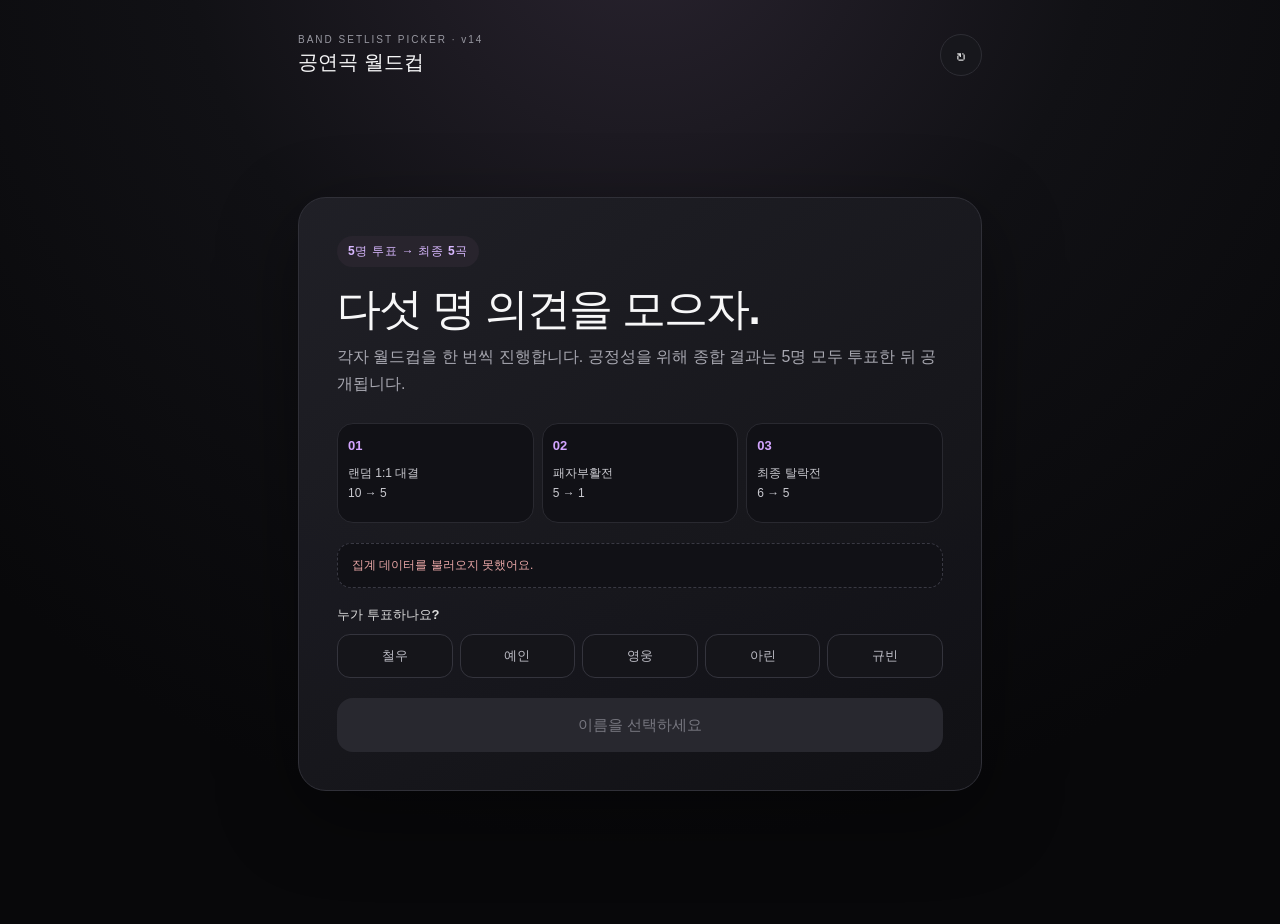
==== v11.html @ b86ecefe "Enable per-member revote reset and bump to v14" ====
<!doctype html>
<html lang="ko"><head><meta charset="utf-8"/><meta name="viewport" content="width=device-width, initial-scale=1, viewport-fit=cover"/><meta name="theme-color" content="#0b0b0d"/><title>Band Song Vote v14</title><link rel="stylesheet" href="styles.css?v=20260904-14"/></head><body><main class="app-shell"><header class="topbar"><div><p class="eyebrow">BAND SETLIST PICKER · v14</p><h1>공연곡 월드컵</h1></div><button id="resetBtn" class="icon-btn" type="button" aria-label="처음부터 다시하기">↻</button></header><section class="hero" id="introView"><div class="hero-card"><span class="pill">5명 투표 → 최종 5곡</span><h2>다섯 명 의견을 모으자.</h2><p>각자 월드컵을 한 번씩 진행합니다. 공정성을 위해 종합 결과는 5명 모두 투표한 뒤 공개됩니다.</p><div class="flow"><div><strong>01</strong><span>랜덤 1:1 대결<br>10 → 5</span></div><div><strong>02</strong><span>패자부활전<br>5 → 1</span></div><div><strong>03</strong><span>최종 탈락전<br>6 → 5</span></div></div><div id="collectiveBox" class="collective-box"></div><div class="name-select"><span class="name-select-label">누가 투표하나요?</span><div class="name-grid"><button class="name-btn" type="button" data-name="철우">철우</button><button class="name-btn" type="button" data-name="예인">예인</button><button class="name-btn" type="button" data-name="영웅">영웅</button><button class="name-btn" type="button" data-name="아린">아린</button><button class="name-btn" type="button" data-name="규빈">규빈</button></div></div><button id="startBtn" class="primary-btn" type="button" disabled>이름을 선택하세요</button></div></section><section id="gameView" class="game-view hidden" aria-live="polite"><div class="status-row"><div><p id="stageLabel" class="stage-label">1차 대결</p><h2 id="stageTitle">더 공연하고 싶은 곡은?</h2></div><span id="progressText" class="progress-text">1 / 5</span></div><div class="progress-track"><div id="progressBar" class="progress-bar"></div></div><div id="matchArea" class="match-area"></div><p id="hintText" class="hint">카드를 눌러 한 곡을 선택하세요.</p></section><section id="resultView" class="result-view hidden"><div class="result-head"><span class="pill accent">MY FINAL 5</span><span id="resultOwner" class="result-owner"></span><h2>내 투표 완료</h2><p id="saveStatus">공용 집계에 저장 중…</p></div><ol id="resultList" class="result-list"></ol><div id="aggregateResult" class="aggregate-result"></div><div class="result-actions"><button id="shareBtn" class="primary-btn" type="button">내 결과 복사</button><button id="restartBtn" class="secondary-btn" type="button">다른 멤버 투표</button></div></section></main><div id="toast" class="toast" role="status"></div><script src="config.js?v=20260904-14"></script><script src="app.js?v=20260904-14"></script><script src="results.js?v=20260904-14"></script><script src="revote.js?v=20260904-14"></script></body></html>
---- styles.css ----
:root{font-family:Pretendard,-apple-system,BlinkMacSystemFont,"Segoe UI",sans-serif;color:#f6f6f7;background:#0b0b0d;font-synthesis:none}*{box-sizing:border-box}body{margin:0;min-height:100vh;background:radial-gradient(circle at 50% -10%,#29232f 0,#111115 38%,#08080a 78%);color:#f7f7f8}.app-shell{width:min(100%,720px);margin:0 auto;padding:22px 18px calc(40px + env(safe-area-inset-bottom))}.topbar{display:flex;align-items:center;justify-content:space-between;margin-bottom:28px}.eyebrow{margin:0 0 4px;font-size:10px;letter-spacing:.2em;color:#9898a1}.topbar h1{font-size:20px;margin:0}.icon-btn{width:42px;height:42px;border-radius:50%;border:1px solid #2d2d34;background:#17171c;color:#ddd;font-size:20px}.hero{min-height:calc(100vh - 120px);display:grid;align-items:center}.hero-card{background:linear-gradient(145deg,rgba(32,32,39,.96),rgba(17,17,21,.96));border:1px solid #303038;border-radius:28px;padding:28px 22px;box-shadow:0 24px 80px rgba(0,0,0,.4)}.pill{display:inline-block;padding:7px 11px;border-radius:999px;background:#28242d;color:#d8b8ff;font-size:12px;font-weight:800;letter-spacing:.06em}.hero h2,.result-head h2{font-size:36px;line-height:1.08;margin:18px 0 12px;letter-spacing:-.04em}.hero p,.result-head p{color:#a7a7b0;line-height:1.65;margin:0}.flow{display:grid;grid-template-columns:repeat(3,1fr);gap:8px;margin:26px 0 20px}.flow div{min-height:100px;padding:14px 10px;background:#111116;border:1px solid #292930;border-radius:16px}.flow strong{display:block;color:#d3a5ff;font-size:13px;margin-bottom:10px}.flow span{font-size:12px;line-height:1.45;color:#c9c9cf}.collective-box{margin:18px 0}.collective-note{padding:13px 14px;border:1px dashed #393943;border-radius:14px;background:#111116;color:#9d9da7;font-size:12px}.collective-note.error{color:#e8a6a6}.member-status{display:grid;grid-template-columns:repeat(5,1fr);gap:6px}.member-chip{display:grid;place-items:center;min-height:34px;padding:6px;border:1px solid #34343c;border-radius:999px;background:#131318;color:#85858e;font-size:11px;font-weight:800}.member-chip.done{background:#25202b;color:#dfc5ff;border-color:#5d4a70}.live-ranking{margin-top:12px;padding:12px;border:1px solid #2d2d35;border-radius:16px;background:#101014}.live-ranking-title{font-size:12px;font-weight:800;color:#d9b7ff;margin-bottom:7px}.rank-row{display:grid;grid-template-columns:22px 1fr auto;align-items:center;gap:8px;padding:7px 4px;border-top:1px solid #222228;color:#8c8c95;font-size:11px}.rank-row:first-of-type{border-top:0}.rank-row.in{color:#eee}.rank-row b{font-size:11px}.rank-row em{font-style:normal;color:#bcbcc5}.name-select{margin:18px 0 20px}.name-select-label{display:block;margin:0 0 10px;color:#ddd;font-size:13px;font-weight:800}.name-grid{display:grid;grid-template-columns:repeat(5,1fr);gap:7px}.name-btn{position:relative;min-height:44px;border:1px solid #34343d;border-radius:13px;background:#15151a;color:#bcbcc5;font-size:13px;font-weight:800;transition:.15s}.name-btn:active{transform:scale(.97)}.name-btn.selected{background:#eee;color:#111;border-color:#eee;box-shadow:0 0 0 2px rgba(216,184,255,.2)}.name-btn.already-voted:after{content:'✓';position:absolute;right:6px;top:5px;font-size:9px;color:#c593ff}.playlist-link{display:block;color:#bdbdc7;text-decoration:none;font-size:13px;margin:4px 2px 18px}.primary-btn,.secondary-btn{width:100%;min-height:54px;border:0;border-radius:16px;font-size:15px;font-weight:800}.primary-btn{background:#f3f0f7;color:#111}.primary-btn:disabled{background:#28282f;color:#777780}.secondary-btn{margin-top:10px;background:#1c1c22;color:#eee;border:1px solid #33333b}.hidden{display:none!important}.game-view{padding-top:8px}.status-row{display:flex;align-items:flex-end;justify-content:space-between;gap:16px}.stage-label{margin:0 0 7px;color:#c593ff;font-weight:800;font-size:12px}.status-row h2{margin:0;font-size:25px;letter-spacing:-.03em}.progress-text{color:#8d8d96;font-size:13px}.progress-track{height:4px;background:#24242a;border-radius:999px;margin:18px 0 24px;overflow:hidden}.progress-bar{height:100%;width:0;background:#eee;border-radius:999px;transition:width .25s}.match-area{display:grid;gap:12px}.song-card-wrap{display:grid;gap:9px;min-width:0}.youtube-wrap{width:100%;aspect-ratio:16/9;background:#000;border-radius:18px;overflow:hidden;border:1px solid #303038}.youtube-wrap iframe{display:block;width:100%;height:100%;border:0}.song-card{position:relative;text-align:left;width:100%;padding:18px;border:1px solid #303038;border-radius:18px;background:linear-gradient(145deg,#1b1b21,#111115);color:#fff;transition:transform .12s,border-color .12s}.song-card:active{transform:scale(.985);border-color:#8b62b5}.song-number{display:block;color:#797982;font-size:10px;font-weight:800;letter-spacing:.12em;margin-bottom:12px}.song-title{display:block;font-size:22px;font-weight:800;letter-spacing:-.03em;line-height:1.15}.artist-line{display:flex!important;align-items:center;gap:8px;margin-top:8px!important;color:#aaaab2!important;font-size:13px!important}.artist-icon{display:grid!important;place-items:center;flex:0 0 30px;width:30px;height:30px;border-radius:50%;margin:0!important;background:linear-gradient(145deg,#3a3044,#211d27);background-position:center;background-size:cover;border:1px solid #51445e;color:#e7d8f4!important;font-size:11px!important;font-weight:900;line-height:1;overflow:hidden;box-shadow:0 0 0 2px rgba(255,255,255,.03)}.artist-icon.has-thumb{border-color:#6a5c79}.pick-label{display:block;margin-top:15px;padding-top:12px;border-top:1px solid #2d2d34;color:#d9b7ff;font-size:12px;font-weight:800}.versus{text-align:center;color:#696971;font-size:11px;font-weight:800;letter-spacing:.18em;margin:2px 0}.hint{text-align:center;color:#777780;font-size:12px;line-height:1.5;margin:18px 0}.revival-grid{display:grid;gap:10px}.revival-card-wrap{display:grid;gap:8px;padding:10px;border:1px solid #292930;border-radius:22px;background:#101014}.revival-card-wrap.compact{padding:0;border:0;background:transparent}.revival-card{width:100%;text-align:left;padding:15px;border-radius:15px;border:1px solid #303038;background:#18181d;color:#fff}.revival-card strong{display:block;font-size:17px}.revival-card em{display:block;color:#d9b7ff;font-style:normal;font-size:11px;font-weight:800;margin-top:10px}.result-view{padding:34px 0}.result-head{text-align:center;margin-bottom:26px}.pill.accent{background:#2d2238}.result-owner{display:block;margin-top:8px;color:#d8b8ff;font-size:13px;font-weight:800}.result-list{list-style:none;margin:0;padding:0;display:grid;gap:10px}.result-item{display:flex;align-items:center;gap:14px;padding:18px;border:1px solid #2e2e35;border-radius:18px;background:#15151a}.rank{display:grid;place-items:center;width:32px;height:32px;border-radius:50%;background:#25252b;color:#aaa;font-size:12px;font-weight:800}.result-item strong{display:block;font-size:16px}.aggregate-result{margin-top:24px}.aggregate-head{display:flex;align-items:flex-end;justify-content:space-between;gap:10px;margin-bottom:10px}.aggregate-head strong{font-size:16px}.aggregate-head span{font-size:11px;color:#8f8f98}.aggregate-list{list-style:none;margin:0;padding:0;display:grid;gap:7px}.aggregate-list li{display:grid;grid-template-columns:30px 1fr auto;align-items:center;gap:10px;padding:12px;border:1px solid #292930;border-radius:14px;background:#111116;color:#777780}.aggregate-list li.in{border-color:#4a3b59;background:#19151f;color:#f0edf4}.aggregate-list b{font-size:12px}.aggregate-list span{display:grid;gap:2px}.aggregate-list span strong{font-size:13px}.aggregate-list small{font-size:10px;color:#9797a0}.aggregate-list em{font-style:normal;font-size:12px;font-weight:800;color:#d9b7ff}.result-actions{margin-top:22px}.toast{position:fixed;left:50%;bottom:28px;transform:translate(-50%,20px);padding:11px 16px;border-radius:999px;background:#eee;color:#111;font-size:12px;font-weight:700;opacity:0;pointer-events:none;transition:.2s}.toast.show{opacity:1;transform:translate(-50%,0)}@media(max-width:460px){.name-grid{grid-template-columns:repeat(3,1fr)}.member-status{grid-template-columns:repeat(3,1fr)}}@media(min-width:640px){.app-shell{padding-top:34px}.match-area.head-to-head{grid-template-columns:1fr 34px 1fr;align-items:center}.versus{margin:0}.hero-card{padding:38px}.hero h2,.result-head h2{font-size:44px}}
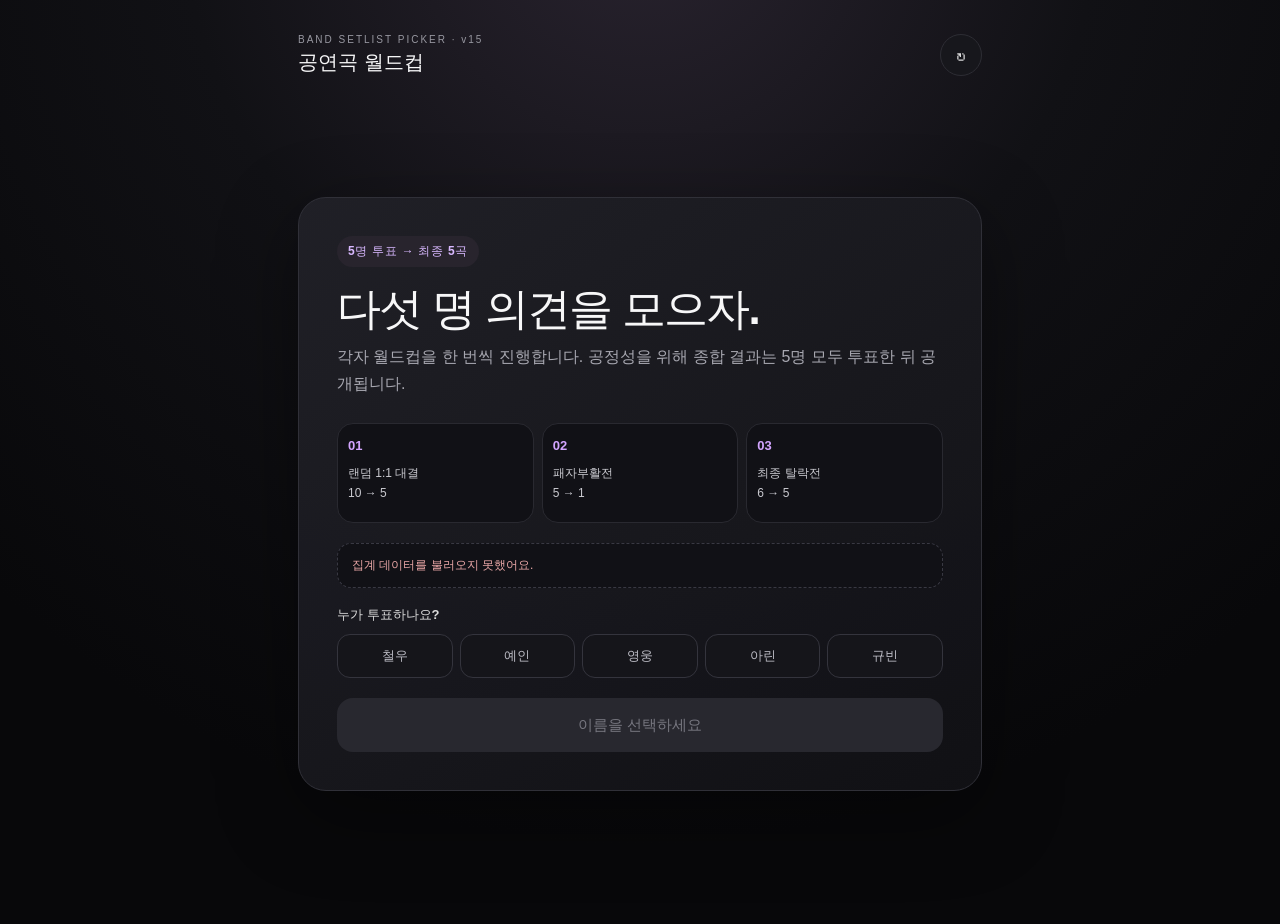
==== commit 6955ae39: "Bump full reset page to v15" ====
--- a/v11.html
+++ b/v11.html
@@ -1,2 +1,2 @@
 <!doctype html>
-<html lang="ko"><head><meta charset="utf-8"/><meta name="viewport" content="width=device-width, initial-scale=1, viewport-fit=cover"/><meta name="theme-color" content="#0b0b0d"/><title>Band Song Vote v14</title><link rel="stylesheet" href="styles.css?v=20260904-14"/></head><body><main class="app-shell"><header class="topbar"><div><p class="eyebrow">BAND SETLIST PICKER · v14</p><h1>공연곡 월드컵</h1></div><button id="resetBtn" class="icon-btn" type="button" aria-label="처음부터 다시하기">↻</button></header><section class="hero" id="introView"><div class="hero-card"><span class="pill">5명 투표 → 최종 5곡</span><h2>다섯 명 의견을 모으자.</h2><p>각자 월드컵을 한 번씩 진행합니다. 공정성을 위해 종합 결과는 5명 모두 투표한 뒤 공개됩니다.</p><div class="flow"><div><strong>01</strong><span>랜덤 1:1 대결<br>10 → 5</span></div><div><strong>02</strong><span>패자부활전<br>5 → 1</span></div><div><strong>03</strong><span>최종 탈락전<br>6 → 5</span></div></div><div id="collectiveBox" class="collective-box"></div><div class="name-select"><span class="name-select-label">누가 투표하나요?</span><div class="name-grid"><button class="name-btn" type="button" data-name="철우">철우</button><button class="name-btn" type="button" data-name="예인">예인</button><button class="name-btn" type="button" data-name="영웅">영웅</button><button class="name-btn" type="button" data-name="아린">아린</button><button class="name-btn" type="button" data-name="규빈">규빈</button></div></div><button id="startBtn" class="primary-btn" type="button" disabled>이름을 선택하세요</button></div></section><section id="gameView" class="game-view hidden" aria-live="polite"><div class="status-row"><div><p id="stageLabel" class="stage-label">1차 대결</p><h2 id="stageTitle">더 공연하고 싶은 곡은?</h2></div><span id="progressText" class="progress-text">1 / 5</span></div><div class="progress-track"><div id="progressBar" class="progress-bar"></div></div><div id="matchArea" class="match-area"></div><p id="hintText" class="hint">카드를 눌러 한 곡을 선택하세요.</p></section><section id="resultView" class="result-view hidden"><div class="result-head"><span class="pill accent">MY FINAL 5</span><span id="resultOwner" class="result-owner"></span><h2>내 투표 완료</h2><p id="saveStatus">공용 집계에 저장 중…</p></div><ol id="resultList" class="result-list"></ol><div id="aggregateResult" class="aggregate-result"></div><div class="result-actions"><button id="shareBtn" class="primary-btn" type="button">내 결과 복사</button><button id="restartBtn" class="secondary-btn" type="button">다른 멤버 투표</button></div></section></main><div id="toast" class="toast" role="status"></div><script src="config.js?v=20260904-14"></script><script src="app.js?v=20260904-14"></script><script src="results.js?v=20260904-14"></script><script src="revote.js?v=20260904-14"></script></body></html>+<html lang="ko"><head><meta charset="utf-8"/><meta name="viewport" content="width=device-width, initial-scale=1, viewport-fit=cover"/><meta name="theme-color" content="#0b0b0d"/><title>Band Song Vote v15</title><link rel="stylesheet" href="styles.css?v=20260904-15"/></head><body><main class="app-shell"><header class="topbar"><div><p class="eyebrow">BAND SETLIST PICKER · v15</p><h1>공연곡 월드컵</h1></div><button id="resetBtn" class="icon-btn" type="button" aria-label="처음부터 다시하기">↻</button></header><section class="hero" id="introView"><div class="hero-card"><span class="pill">5명 투표 → 최종 5곡</span><h2>다섯 명 의견을 모으자.</h2><p>각자 월드컵을 한 번씩 진행합니다. 공정성을 위해 종합 결과는 5명 모두 투표한 뒤 공개됩니다.</p><div class="flow"><div><strong>01</strong><span>랜덤 1:1 대결<br>10 → 5</span></div><div><strong>02</strong><span>패자부활전<br>5 → 1</span></div><div><strong>03</strong><span>최종 탈락전<br>6 → 5</span></div></div><div id="collectiveBox" class="collective-box"></div><div class="name-select"><span class="name-select-label">누가 투표하나요?</span><div class="name-grid"><button class="name-btn" type="button" data-name="철우">철우</button><button class="name-btn" type="button" data-name="예인">예인</button><button class="name-btn" type="button" data-name="영웅">영웅</button><button class="name-btn" type="button" data-name="아린">아린</button><button class="name-btn" type="button" data-name="규빈">규빈</button></div></div><button id="startBtn" class="primary-btn" type="button" disabled>이름을 선택하세요</button></div></section><section id="gameView" class="game-view hidden" aria-live="polite"><div class="status-row"><div><p id="stageLabel" class="stage-label">1차 대결</p><h2 id="stageTitle">더 공연하고 싶은 곡은?</h2></div><span id="progressText" class="progress-text">1 / 5</span></div><div class="progress-track"><div id="progressBar" class="progress-bar"></div></div><div id="matchArea" class="match-area"></div><p id="hintText" class="hint">카드를 눌러 한 곡을 선택하세요.</p></section><section id="resultView" class="result-view hidden"><div class="result-head"><span class="pill accent">MY FINAL 5</span><span id="resultOwner" class="result-owner"></span><h2>내 투표 완료</h2><p id="saveStatus">공용 집계에 저장 중…</p></div><ol id="resultList" class="result-list"></ol><div id="aggregateResult" class="aggregate-result"></div><div class="result-actions"><button id="shareBtn" class="primary-btn" type="button">내 결과 복사</button><button id="restartBtn" class="secondary-btn" type="button">다른 멤버 투표</button></div></section></main><div id="toast" class="toast" role="status"></div><script src="config.js?v=20260904-15"></script><script src="app.js?v=20260904-15"></script><script src="results.js?v=20260904-15"></script><script src="revote.js?v=20260904-15"></script></body></html>
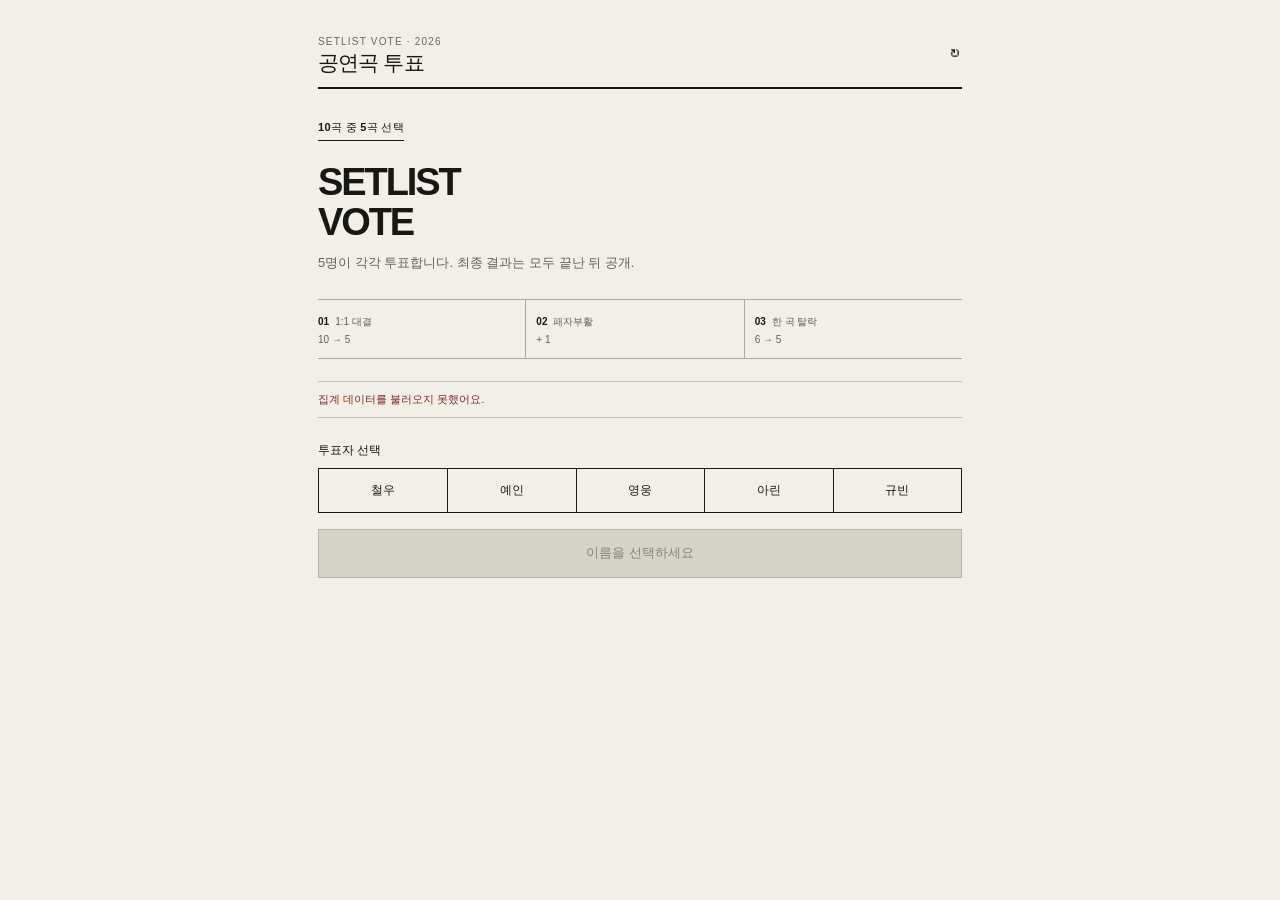
==== commit 2743b8b3: "Simplify copy and bump indie redesign to v16" ====
--- a/v11.html
+++ b/v11.html
@@ -1,2 +1,2 @@
 <!doctype html>
-<html lang="ko"><head><meta charset="utf-8"/><meta name="viewport" content="width=device-width, initial-scale=1, viewport-fit=cover"/><meta name="theme-color" content="#0b0b0d"/><title>Band Song Vote v15</title><link rel="stylesheet" href="styles.css?v=20260904-15"/></head><body><main class="app-shell"><header class="topbar"><div><p class="eyebrow">BAND SETLIST PICKER · v15</p><h1>공연곡 월드컵</h1></div><button id="resetBtn" class="icon-btn" type="button" aria-label="처음부터 다시하기">↻</button></header><section class="hero" id="introView"><div class="hero-card"><span class="pill">5명 투표 → 최종 5곡</span><h2>다섯 명 의견을 모으자.</h2><p>각자 월드컵을 한 번씩 진행합니다. 공정성을 위해 종합 결과는 5명 모두 투표한 뒤 공개됩니다.</p><div class="flow"><div><strong>01</strong><span>랜덤 1:1 대결<br>10 → 5</span></div><div><strong>02</strong><span>패자부활전<br>5 → 1</span></div><div><strong>03</strong><span>최종 탈락전<br>6 → 5</span></div></div><div id="collectiveBox" class="collective-box"></div><div class="name-select"><span class="name-select-label">누가 투표하나요?</span><div class="name-grid"><button class="name-btn" type="button" data-name="철우">철우</button><button class="name-btn" type="button" data-name="예인">예인</button><button class="name-btn" type="button" data-name="영웅">영웅</button><button class="name-btn" type="button" data-name="아린">아린</button><button class="name-btn" type="button" data-name="규빈">규빈</button></div></div><button id="startBtn" class="primary-btn" type="button" disabled>이름을 선택하세요</button></div></section><section id="gameView" class="game-view hidden" aria-live="polite"><div class="status-row"><div><p id="stageLabel" class="stage-label">1차 대결</p><h2 id="stageTitle">더 공연하고 싶은 곡은?</h2></div><span id="progressText" class="progress-text">1 / 5</span></div><div class="progress-track"><div id="progressBar" class="progress-bar"></div></div><div id="matchArea" class="match-area"></div><p id="hintText" class="hint">카드를 눌러 한 곡을 선택하세요.</p></section><section id="resultView" class="result-view hidden"><div class="result-head"><span class="pill accent">MY FINAL 5</span><span id="resultOwner" class="result-owner"></span><h2>내 투표 완료</h2><p id="saveStatus">공용 집계에 저장 중…</p></div><ol id="resultList" class="result-list"></ol><div id="aggregateResult" class="aggregate-result"></div><div class="result-actions"><button id="shareBtn" class="primary-btn" type="button">내 결과 복사</button><button id="restartBtn" class="secondary-btn" type="button">다른 멤버 투표</button></div></section></main><div id="toast" class="toast" role="status"></div><script src="config.js?v=20260904-15"></script><script src="app.js?v=20260904-15"></script><script src="results.js?v=20260904-15"></script><script src="revote.js?v=20260904-15"></script></body></html>+<html lang="ko"><head><meta charset="utf-8"/><meta name="viewport" content="width=device-width, initial-scale=1, viewport-fit=cover"/><meta name="theme-color" content="#f1efe8"/><title>공연곡 투표</title><link rel="stylesheet" href="styles.css?v=20260904-16"/></head><body><main class="app-shell"><header class="topbar"><div><p class="eyebrow">SETLIST VOTE · 2026</p><h1>공연곡 투표</h1></div><button id="resetBtn" class="icon-btn" type="button" aria-label="처음부터 다시하기">↻</button></header><section class="hero" id="introView"><div class="hero-card"><span class="pill">10곡 중 5곡 선택</span><h2>SETLIST<br>VOTE</h2><p>5명이 각각 투표합니다. 최종 결과는 모두 끝난 뒤 공개.</p><div class="flow"><div><strong>01</strong><span>1:1 대결<br>10 → 5</span></div><div><strong>02</strong><span>패자부활<br>+ 1</span></div><div><strong>03</strong><span>한 곡 탈락<br>6 → 5</span></div></div><div id="collectiveBox" class="collective-box"></div><div class="name-select"><span class="name-select-label">투표자 선택</span><div class="name-grid"><button class="name-btn" type="button" data-name="철우">철우</button><button class="name-btn" type="button" data-name="예인">예인</button><button class="name-btn" type="button" data-name="영웅">영웅</button><button class="name-btn" type="button" data-name="아린">아린</button><button class="name-btn" type="button" data-name="규빈">규빈</button></div></div><button id="startBtn" class="primary-btn" type="button" disabled>이름을 선택하세요</button></div></section><section id="gameView" class="game-view hidden" aria-live="polite"><div class="status-row"><div><p id="stageLabel" class="stage-label">1차 대결</p><h2 id="stageTitle">어떤 곡을 할까?</h2></div><span id="progressText" class="progress-text">1 / 5</span></div><div class="progress-track"><div id="progressBar" class="progress-bar"></div></div><div id="matchArea" class="match-area"></div><p id="hintText" class="hint">곡을 눌러 선택</p></section><section id="resultView" class="result-view hidden"><div class="result-head"><span class="pill accent">RESULT</span><span id="resultOwner" class="result-owner"></span><h2>투표 완료</h2><p id="saveStatus">결과 저장 중…</p></div><ol id="resultList" class="result-list"></ol><div id="aggregateResult" class="aggregate-result"></div><div class="result-actions"><button id="shareBtn" class="primary-btn" type="button">내 결과 복사</button><button id="restartBtn" class="secondary-btn" type="button">다른 멤버 투표</button></div></section></main><div id="toast" class="toast" role="status"></div><script src="config.js?v=20260904-16"></script><script src="app.js?v=20260904-16"></script><script src="results.js?v=20260904-16"></script><script src="revote.js?v=20260904-16"></script></body></html>
--- a/styles.css
+++ b/styles.css
@@ -1 +1 @@
-:root{font-family:Pretendard,-apple-system,BlinkMacSystemFont,"Segoe UI",sans-serif;color:#f6f6f7;background:#0b0b0d;font-synthesis:none}*{box-sizing:border-box}body{margin:0;min-height:100vh;background:radial-gradient(circle at 50% -10%,#29232f 0,#111115 38%,#08080a 78%);color:#f7f7f8}.app-shell{width:min(100%,720px);margin:0 auto;padding:22px 18px calc(40px + env(safe-area-inset-bottom))}.topbar{display:flex;align-items:center;justify-content:space-between;margin-bottom:28px}.eyebrow{margin:0 0 4px;font-size:10px;letter-spacing:.2em;color:#9898a1}.topbar h1{font-size:20px;margin:0}.icon-btn{width:42px;height:42px;border-radius:50%;border:1px solid #2d2d34;background:#17171c;color:#ddd;font-size:20px}.hero{min-height:calc(100vh - 120px);display:grid;align-items:center}.hero-card{background:linear-gradient(145deg,rgba(32,32,39,.96),rgba(17,17,21,.96));border:1px solid #303038;border-radius:28px;padding:28px 22px;box-shadow:0 24px 80px rgba(0,0,0,.4)}.pill{display:inline-block;padding:7px 11px;border-radius:999px;background:#28242d;color:#d8b8ff;font-size:12px;font-weight:800;letter-spacing:.06em}.hero h2,.result-head h2{font-size:36px;line-height:1.08;margin:18px 0 12px;letter-spacing:-.04em}.hero p,.result-head p{color:#a7a7b0;line-height:1.65;margin:0}.flow{display:grid;grid-template-columns:repeat(3,1fr);gap:8px;margin:26px 0 20px}.flow div{min-height:100px;padding:14px 10px;background:#111116;border:1px solid #292930;border-radius:16px}.flow strong{display:block;color:#d3a5ff;font-size:13px;margin-bottom:10px}.flow span{font-size:12px;line-height:1.45;color:#c9c9cf}.collective-box{margin:18px 0}.collective-note{padding:13px 14px;border:1px dashed #393943;border-radius:14px;background:#111116;color:#9d9da7;font-size:12px}.collective-note.error{color:#e8a6a6}.member-status{display:grid;grid-template-columns:repeat(5,1fr);gap:6px}.member-chip{display:grid;place-items:center;min-height:34px;padding:6px;border:1px solid #34343c;border-radius:999px;background:#131318;color:#85858e;font-size:11px;font-weight:800}.member-chip.done{background:#25202b;color:#dfc5ff;border-color:#5d4a70}.live-ranking{margin-top:12px;padding:12px;border:1px solid #2d2d35;border-radius:16px;background:#101014}.live-ranking-title{font-size:12px;font-weight:800;color:#d9b7ff;margin-bottom:7px}.rank-row{display:grid;grid-template-columns:22px 1fr auto;align-items:center;gap:8px;padding:7px 4px;border-top:1px solid #222228;color:#8c8c95;font-size:11px}.rank-row:first-of-type{border-top:0}.rank-row.in{color:#eee}.rank-row b{font-size:11px}.rank-row em{font-style:normal;color:#bcbcc5}.name-select{margin:18px 0 20px}.name-select-label{display:block;margin:0 0 10px;color:#ddd;font-size:13px;font-weight:800}.name-grid{display:grid;grid-template-columns:repeat(5,1fr);gap:7px}.name-btn{position:relative;min-height:44px;border:1px solid #34343d;border-radius:13px;background:#15151a;color:#bcbcc5;font-size:13px;font-weight:800;transition:.15s}.name-btn:active{transform:scale(.97)}.name-btn.selected{background:#eee;color:#111;border-color:#eee;box-shadow:0 0 0 2px rgba(216,184,255,.2)}.name-btn.already-voted:after{content:'✓';position:absolute;right:6px;top:5px;font-size:9px;color:#c593ff}.playlist-link{display:block;color:#bdbdc7;text-decoration:none;font-size:13px;margin:4px 2px 18px}.primary-btn,.secondary-btn{width:100%;min-height:54px;border:0;border-radius:16px;font-size:15px;font-weight:800}.primary-btn{background:#f3f0f7;color:#111}.primary-btn:disabled{background:#28282f;color:#777780}.secondary-btn{margin-top:10px;background:#1c1c22;color:#eee;border:1px solid #33333b}.hidden{display:none!important}.game-view{padding-top:8px}.status-row{display:flex;align-items:flex-end;justify-content:space-between;gap:16px}.stage-label{margin:0 0 7px;color:#c593ff;font-weight:800;font-size:12px}.status-row h2{margin:0;font-size:25px;letter-spacing:-.03em}.progress-text{color:#8d8d96;font-size:13px}.progress-track{height:4px;background:#24242a;border-radius:999px;margin:18px 0 24px;overflow:hidden}.progress-bar{height:100%;width:0;background:#eee;border-radius:999px;transition:width .25s}.match-area{display:grid;gap:12px}.song-card-wrap{display:grid;gap:9px;min-width:0}.youtube-wrap{width:100%;aspect-ratio:16/9;background:#000;border-radius:18px;overflow:hidden;border:1px solid #303038}.youtube-wrap iframe{display:block;width:100%;height:100%;border:0}.song-card{position:relative;text-align:left;width:100%;padding:18px;border:1px solid #303038;border-radius:18px;background:linear-gradient(145deg,#1b1b21,#111115);color:#fff;transition:transform .12s,border-color .12s}.song-card:active{transform:scale(.985);border-color:#8b62b5}.song-number{display:block;color:#797982;font-size:10px;font-weight:800;letter-spacing:.12em;margin-bottom:12px}.song-title{display:block;font-size:22px;font-weight:800;letter-spacing:-.03em;line-height:1.15}.artist-line{display:flex!important;align-items:center;gap:8px;margin-top:8px!important;color:#aaaab2!important;font-size:13px!important}.artist-icon{display:grid!important;place-items:center;flex:0 0 30px;width:30px;height:30px;border-radius:50%;margin:0!important;background:linear-gradient(145deg,#3a3044,#211d27);background-position:center;background-size:cover;border:1px solid #51445e;color:#e7d8f4!important;font-size:11px!important;font-weight:900;line-height:1;overflow:hidden;box-shadow:0 0 0 2px rgba(255,255,255,.03)}.artist-icon.has-thumb{border-color:#6a5c79}.pick-label{display:block;margin-top:15px;padding-top:12px;border-top:1px solid #2d2d34;color:#d9b7ff;font-size:12px;font-weight:800}.versus{text-align:center;color:#696971;font-size:11px;font-weight:800;letter-spacing:.18em;margin:2px 0}.hint{text-align:center;color:#777780;font-size:12px;line-height:1.5;margin:18px 0}.revival-grid{display:grid;gap:10px}.revival-card-wrap{display:grid;gap:8px;padding:10px;border:1px solid #292930;border-radius:22px;background:#101014}.revival-card-wrap.compact{padding:0;border:0;background:transparent}.revival-card{width:100%;text-align:left;padding:15px;border-radius:15px;border:1px solid #303038;background:#18181d;color:#fff}.revival-card strong{display:block;font-size:17px}.revival-card em{display:block;color:#d9b7ff;font-style:normal;font-size:11px;font-weight:800;margin-top:10px}.result-view{padding:34px 0}.result-head{text-align:center;margin-bottom:26px}.pill.accent{background:#2d2238}.result-owner{display:block;margin-top:8px;color:#d8b8ff;font-size:13px;font-weight:800}.result-list{list-style:none;margin:0;padding:0;display:grid;gap:10px}.result-item{display:flex;align-items:center;gap:14px;padding:18px;border:1px solid #2e2e35;border-radius:18px;background:#15151a}.rank{display:grid;place-items:center;width:32px;height:32px;border-radius:50%;background:#25252b;color:#aaa;font-size:12px;font-weight:800}.result-item strong{display:block;font-size:16px}.aggregate-result{margin-top:24px}.aggregate-head{display:flex;align-items:flex-end;justify-content:space-between;gap:10px;margin-bottom:10px}.aggregate-head strong{font-size:16px}.aggregate-head span{font-size:11px;color:#8f8f98}.aggregate-list{list-style:none;margin:0;padding:0;display:grid;gap:7px}.aggregate-list li{display:grid;grid-template-columns:30px 1fr auto;align-items:center;gap:10px;padding:12px;border:1px solid #292930;border-radius:14px;background:#111116;color:#777780}.aggregate-list li.in{border-color:#4a3b59;background:#19151f;color:#f0edf4}.aggregate-list b{font-size:12px}.aggregate-list span{display:grid;gap:2px}.aggregate-list span strong{font-size:13px}.aggregate-list small{font-size:10px;color:#9797a0}.aggregate-list em{font-style:normal;font-size:12px;font-weight:800;color:#d9b7ff}.result-actions{margin-top:22px}.toast{position:fixed;left:50%;bottom:28px;transform:translate(-50%,20px);padding:11px 16px;border-radius:999px;background:#eee;color:#111;font-size:12px;font-weight:700;opacity:0;pointer-events:none;transition:.2s}.toast.show{opacity:1;transform:translate(-50%,0)}@media(max-width:460px){.name-grid{grid-template-columns:repeat(3,1fr)}.member-status{grid-template-columns:repeat(3,1fr)}}@media(min-width:640px){.app-shell{padding-top:34px}.match-area.head-to-head{grid-template-columns:1fr 34px 1fr;align-items:center}.versus{margin:0}.hero-card{padding:38px}.hero h2,.result-head h2{font-size:44px}}+:root{font-family:Arial,"Apple SD Gothic Neo","Noto Sans KR",sans-serif;color:#171714;background:#f1efe8;font-synthesis:none}*{box-sizing:border-box}body{margin:0;min-height:100vh;background:#f1efe8;color:#171714}.app-shell{width:min(100%,680px);margin:0 auto;padding:24px 18px 48px}.topbar{display:flex;align-items:flex-start;justify-content:space-between;padding-bottom:14px;border-bottom:2px solid #171714;margin-bottom:28px}.eyebrow{margin:0 0 5px;font-size:10px;letter-spacing:.12em;color:#68675f;text-transform:uppercase}.topbar h1{font-size:21px;line-height:1;margin:0;font-weight:900;letter-spacing:-.04em}.icon-btn{width:auto;height:auto;padding:4px 2px;border:0;border-radius:0;background:transparent;color:#171714;font-size:20px}.hero{display:block;min-height:0}.hero-card{background:transparent;border:0;border-radius:0;padding:0;box-shadow:none}.pill{display:inline-block;padding:0 0 5px;border-radius:0;border-bottom:1px solid #171714;background:transparent;color:#171714;font-size:11px;font-weight:700;letter-spacing:.03em}.hero h2,.result-head h2{font-size:32px;line-height:1.05;margin:22px 0 10px;letter-spacing:-.055em}.hero p,.result-head p{color:#626159;line-height:1.55;margin:0;font-size:13px}.flow{display:flex;gap:0;margin:26px 0 22px;border-top:1px solid #aaa89e;border-bottom:1px solid #aaa89e}.flow div{flex:1;min-height:0;padding:11px 8px 11px 0;background:transparent;border:0;border-radius:0}.flow div+div{padding-left:10px;border-left:1px solid #aaa89e}.flow strong{display:inline;color:#171714;font-size:10px;margin:0 6px 0 0}.flow span{font-size:10px;line-height:1.35;color:#626159}.collective-box{margin:18px 0}.collective-note{padding:10px 0;border:0;border-top:1px solid #c3c0b6;border-bottom:1px solid #c3c0b6;border-radius:0;background:transparent;color:#68675f;font-size:11px}.collective-note.error{color:#8a2828}.member-status{display:grid;grid-template-columns:repeat(5,1fr);gap:0;border:1px solid #aaa89e;margin-bottom:10px}.member-chip{display:grid;place-items:center;min-height:34px;padding:5px;border:0;border-radius:0;background:transparent;color:#77756d;font-size:11px;font-weight:700}.member-chip+.member-chip{border-left:1px solid #aaa89e}.member-chip.done{background:#171714;color:#f1efe8}.live-ranking{margin-top:12px;padding:0;border:0;border-radius:0;background:transparent}.live-ranking-title{font-size:11px;font-weight:800;margin-bottom:7px}.rank-row{display:grid;grid-template-columns:22px 1fr auto;gap:8px;padding:7px 0;border-top:1px solid #c3c0b6;color:#68675f;font-size:11px}.rank-row.in{color:#171714}.rank-row em{font-style:normal}.name-select{margin:24px 0 16px}.name-select-label{display:block;margin-bottom:9px;font-size:12px;font-weight:800}.name-grid{display:grid;grid-template-columns:repeat(5,1fr);border:1px solid #171714}.name-btn{position:relative;min-height:43px;border:0;border-radius:0;background:transparent;color:#171714;font-size:12px;font-weight:700}.name-btn+.name-btn{border-left:1px solid #171714}.name-btn:active{background:#d9d6cc}.name-btn.selected{background:#171714;color:#f1efe8;box-shadow:none}.name-btn.already-voted:after{content:'✓';position:absolute;right:5px;top:4px;font-size:8px}.primary-btn,.secondary-btn{width:100%;min-height:49px;border-radius:0;font-size:13px;font-weight:800}.primary-btn{border:1px solid #171714;background:#171714;color:#f5f3ed}.primary-btn:disabled{background:#d5d2c8;color:#85837b;border-color:#b7b4aa}.secondary-btn{margin-top:8px;background:transparent;color:#171714;border:1px solid #171714}.hidden{display:none!important}.game-view{padding-top:4px}.status-row{display:flex;align-items:flex-end;justify-content:space-between;gap:16px;padding-bottom:13px;border-bottom:1px solid #171714}.stage-label{margin:0 0 5px;color:#68675f;font-weight:700;font-size:10px}.status-row h2{margin:0;font-size:23px;letter-spacing:-.04em}.progress-text{color:#68675f;font-size:11px}.progress-track{height:2px;background:#cbc8be;margin:0 0 24px;overflow:hidden}.progress-bar{height:100%;width:0;background:#171714;transition:width .25s}.match-area{display:grid;gap:10px}.song-card-wrap{display:grid;gap:7px;min-width:0}.youtube-wrap{width:100%;aspect-ratio:16/9;background:#111;border-radius:0;overflow:hidden;border:0}.youtube-wrap iframe{display:block;width:100%;height:100%;border:0}.song-card{position:relative;text-align:left;width:100%;padding:15px 0;border:0;border-top:1px solid #171714;border-bottom:1px solid #171714;border-radius:0;background:transparent;color:#171714}.song-card:active{background:#e4e1d8}.song-number{display:block;color:#77756d;font-size:9px;font-weight:700;letter-spacing:.1em;margin-bottom:8px}.song-title{display:block;font-size:21px;font-weight:900;letter-spacing:-.035em;line-height:1.1}.artist-line{display:flex!important;align-items:center;gap:8px;margin-top:7px!important;color:#68675f!important;font-size:12px!important}.artist-icon{display:block!important;flex:0 0 28px;width:28px;height:28px;border-radius:0;margin:0!important;background:#d2cfc5 center/cover;border:0;color:transparent!important;overflow:hidden}.pick-label{display:block;margin-top:12px;padding-top:8px;border-top:1px dotted #aaa89e;color:#171714;font-size:10px;font-weight:800}.versus{text-align:center;color:#77756d;font-size:9px;font-weight:800;letter-spacing:.14em;margin:3px 0}.hint{text-align:left;color:#77756d;font-size:10px;line-height:1.5;margin:14px 0}.revival-grid{display:grid;gap:0;border-top:1px solid #171714}.revival-card-wrap{display:grid;gap:0;padding:0;border:0;border-radius:0;background:transparent}.revival-card{width:100%;text-align:left;padding:14px 0;border:0;border-bottom:1px solid #aaa89e;border-radius:0;background:transparent;color:#171714}.revival-card strong{display:block;font-size:16px}.revival-card em{display:block;color:#68675f;font-style:normal;font-size:10px;font-weight:700;margin-top:6px}.result-view{padding:10px 0 30px}.result-head{text-align:left;margin-bottom:25px;padding-bottom:16px;border-bottom:2px solid #171714}.pill.accent{background:transparent}.result-owner{display:block;margin-top:8px;color:#68675f;font-size:11px;font-weight:700}.result-list{list-style:none;margin:0;padding:0;border-top:1px solid #171714}.result-item{display:flex;align-items:center;gap:12px;padding:13px 0;border:0;border-bottom:1px solid #aaa89e;border-radius:0;background:transparent}.rank{display:block;width:24px;height:auto;border-radius:0;background:transparent;color:#68675f;font-size:11px;font-weight:700}.result-item strong{display:block;font-size:15px}.aggregate-result{margin-top:26px}.aggregate-head{display:flex;align-items:flex-end;justify-content:space-between;gap:10px;padding-bottom:8px;border-bottom:2px solid #171714;margin-bottom:0}.aggregate-head strong{font-size:15px}.aggregate-head span{font-size:10px;color:#68675f}.aggregate-list{list-style:none;margin:0;padding:0}.aggregate-list li{display:grid;grid-template-columns:26px 1fr auto;align-items:center;gap:8px;padding:10px 0;border:0;border-bottom:1px solid #aaa89e;border-radius:0;background:transparent;color:#77756d}.aggregate-list li.in{background:transparent;color:#171714;font-weight:700}.aggregate-list b{font-size:11px}.aggregate-list span{display:grid;gap:1px}.aggregate-list span strong{font-size:12px}.aggregate-list small{font-size:9px;color:#77756d}.aggregate-list em{font-style:normal;font-size:11px;font-weight:700;color:#171714}.result-actions{margin-top:22px}.toast{position:fixed;left:50%;bottom:22px;transform:translate(-50%,20px);padding:10px 14px;border-radius:0;background:#171714;color:#f1efe8;font-size:11px;font-weight:700;opacity:0;pointer-events:none;transition:.2s}.toast.show{opacity:1;transform:translate(-50%,0)}@media(max-width:460px){.name-grid{grid-template-columns:repeat(5,1fr)}.member-status{grid-template-columns:repeat(5,1fr)}.flow span{font-size:9px}}@media(min-width:640px){.app-shell{padding-top:36px}.match-area.head-to-head{grid-template-columns:1fr 24px 1fr;align-items:center}.hero h2,.result-head h2{font-size:38px}}
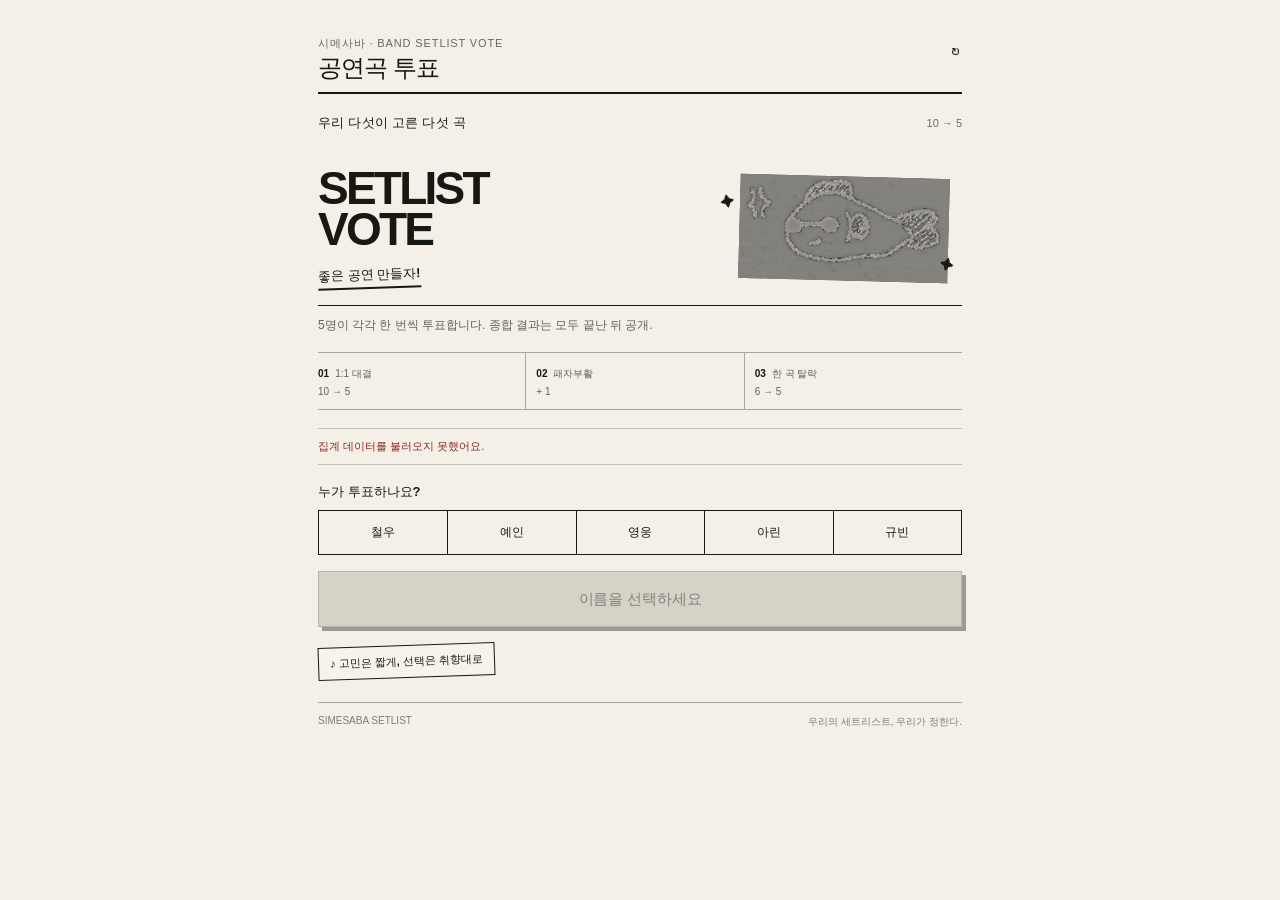
==== commit 4716fd82: "Apply Simesaba mascot intro and bump to v18" ====
--- a/v11.html
+++ b/v11.html
@@ -1,2 +1,2 @@
 <!doctype html>
-<html lang="ko"><head><meta charset="utf-8"/><meta name="viewport" content="width=device-width, initial-scale=1, viewport-fit=cover"/><meta name="theme-color" content="#f1efe8"/><title>공연곡 투표</title><link rel="stylesheet" href="styles.css?v=20260904-16"/></head><body><main class="app-shell"><header class="topbar"><div><p class="eyebrow">SETLIST VOTE · 2026</p><h1>공연곡 투표</h1></div><button id="resetBtn" class="icon-btn" type="button" aria-label="처음부터 다시하기">↻</button></header><section class="hero" id="introView"><div class="hero-card"><span class="pill">10곡 중 5곡 선택</span><h2>SETLIST<br>VOTE</h2><p>5명이 각각 투표합니다. 최종 결과는 모두 끝난 뒤 공개.</p><div class="flow"><div><strong>01</strong><span>1:1 대결<br>10 → 5</span></div><div><strong>02</strong><span>패자부활<br>+ 1</span></div><div><strong>03</strong><span>한 곡 탈락<br>6 → 5</span></div></div><div id="collectiveBox" class="collective-box"></div><div class="name-select"><span class="name-select-label">투표자 선택</span><div class="name-grid"><button class="name-btn" type="button" data-name="철우">철우</button><button class="name-btn" type="button" data-name="예인">예인</button><button class="name-btn" type="button" data-name="영웅">영웅</button><button class="name-btn" type="button" data-name="아린">아린</button><button class="name-btn" type="button" data-name="규빈">규빈</button></div></div><button id="startBtn" class="primary-btn" type="button" disabled>이름을 선택하세요</button></div></section><section id="gameView" class="game-view hidden" aria-live="polite"><div class="status-row"><div><p id="stageLabel" class="stage-label">1차 대결</p><h2 id="stageTitle">어떤 곡을 할까?</h2></div><span id="progressText" class="progress-text">1 / 5</span></div><div class="progress-track"><div id="progressBar" class="progress-bar"></div></div><div id="matchArea" class="match-area"></div><p id="hintText" class="hint">곡을 눌러 선택</p></section><section id="resultView" class="result-view hidden"><div class="result-head"><span class="pill accent">RESULT</span><span id="resultOwner" class="result-owner"></span><h2>투표 완료</h2><p id="saveStatus">결과 저장 중…</p></div><ol id="resultList" class="result-list"></ol><div id="aggregateResult" class="aggregate-result"></div><div class="result-actions"><button id="shareBtn" class="primary-btn" type="button">내 결과 복사</button><button id="restartBtn" class="secondary-btn" type="button">다른 멤버 투표</button></div></section></main><div id="toast" class="toast" role="status"></div><script src="config.js?v=20260904-16"></script><script src="app.js?v=20260904-16"></script><script src="results.js?v=20260904-16"></script><script src="revote.js?v=20260904-16"></script></body></html>+<html lang="ko"><head><meta charset="utf-8"/><meta name="viewport" content="width=device-width, initial-scale=1, viewport-fit=cover"/><meta name="theme-color" content="#f4f0e7"/><title>시메사바 공연곡 투표</title><link rel="stylesheet" href="styles.css?v=20260904-18"/><link rel="stylesheet" href="mascot-theme.css?v=20260904-18"/></head><body><main class="app-shell"><header class="topbar"><div><p class="eyebrow">시메사바 · BAND SETLIST VOTE</p><h1>공연곡 투표</h1></div><button id="resetBtn" class="icon-btn" type="button" aria-label="처음부터 다시하기">↻</button></header><section class="hero" id="introView"><div class="hero-card"><div class="brand-kicker"><strong>우리 다섯이 고른 다섯 곡</strong><span>10 → 5</span></div><div class="hero-lockup"><div class="hero-copy"><h2>SETLIST<br>VOTE</h2><span class="scribble">좋은 공연 만들자!</span></div><div class="mascot-wrap"><img class="mascot" src="assets/simesaba-logo.svg?v=20260904-18" alt="시메사바 물고기 로고"/></div></div><p class="hero-note">5명이 각각 한 번씩 투표합니다. 종합 결과는 모두 끝난 뒤 공개.</p><div class="flow"><div><strong>01</strong><span>1:1 대결<br>10 → 5</span></div><div><strong>02</strong><span>패자부활<br>+ 1</span></div><div><strong>03</strong><span>한 곡 탈락<br>6 → 5</span></div></div><div id="collectiveBox" class="collective-box"></div><div class="name-select"><span class="name-select-label">누가 투표하나요?</span><div class="name-grid"><button class="name-btn" type="button" data-name="철우">철우</button><button class="name-btn" type="button" data-name="예인">예인</button><button class="name-btn" type="button" data-name="영웅">영웅</button><button class="name-btn" type="button" data-name="아린">아린</button><button class="name-btn" type="button" data-name="규빈">규빈</button></div></div><button id="startBtn" class="primary-btn" type="button" disabled>이름을 선택하세요</button><div class="doodle-note">♪ 고민은 짧게, 선택은 취향대로</div><div class="footer-note"><span>SIMESABA SETLIST</span><span>우리의 세트리스트, 우리가 정한다.</span></div></div></section><section id="gameView" class="game-view hidden" aria-live="polite"><div class="status-row"><div><p id="stageLabel" class="stage-label">1차 대결</p><h2 id="stageTitle">어떤 곡을 할까?</h2></div><span id="progressText" class="progress-text">1 / 5</span></div><div class="progress-track"><div id="progressBar" class="progress-bar"></div></div><div id="matchArea" class="match-area"></div><p id="hintText" class="hint">곡을 눌러 선택</p></section><section id="resultView" class="result-view hidden"><div class="result-head"><span class="pill accent">RESULT</span><span id="resultOwner" class="result-owner"></span><h2>투표 완료</h2><p id="saveStatus">결과 저장 중…</p></div><ol id="resultList" class="result-list"></ol><div id="aggregateResult" class="aggregate-result"></div><div class="result-actions"><button id="shareBtn" class="primary-btn" type="button">내 결과 복사</button><button id="restartBtn" class="secondary-btn" type="button">다른 멤버 투표</button></div></section></main><div id="toast" class="toast" role="status"></div><script src="config.js?v=20260904-18"></script><script src="app.js?v=20260904-18"></script><script src="results.js?v=20260904-18"></script><script src="revote.js?v=20260904-18"></script><script src="undo.js?v=20260904-18"></script></body></html>
--- a/styles.css
+++ b/styles.css
@@ -1 +1 @@
-:root{font-family:Arial,"Apple SD Gothic Neo","Noto Sans KR",sans-serif;color:#171714;background:#f1efe8;font-synthesis:none}*{box-sizing:border-box}body{margin:0;min-height:100vh;background:#f1efe8;color:#171714}.app-shell{width:min(100%,680px);margin:0 auto;padding:24px 18px 48px}.topbar{display:flex;align-items:flex-start;justify-content:space-between;padding-bottom:14px;border-bottom:2px solid #171714;margin-bottom:28px}.eyebrow{margin:0 0 5px;font-size:10px;letter-spacing:.12em;color:#68675f;text-transform:uppercase}.topbar h1{font-size:21px;line-height:1;margin:0;font-weight:900;letter-spacing:-.04em}.icon-btn{width:auto;height:auto;padding:4px 2px;border:0;border-radius:0;background:transparent;color:#171714;font-size:20px}.hero{display:block;min-height:0}.hero-card{background:transparent;border:0;border-radius:0;padding:0;box-shadow:none}.pill{display:inline-block;padding:0 0 5px;border-radius:0;border-bottom:1px solid #171714;background:transparent;color:#171714;font-size:11px;font-weight:700;letter-spacing:.03em}.hero h2,.result-head h2{font-size:32px;line-height:1.05;margin:22px 0 10px;letter-spacing:-.055em}.hero p,.result-head p{color:#626159;line-height:1.55;margin:0;font-size:13px}.flow{display:flex;gap:0;margin:26px 0 22px;border-top:1px solid #aaa89e;border-bottom:1px solid #aaa89e}.flow div{flex:1;min-height:0;padding:11px 8px 11px 0;background:transparent;border:0;border-radius:0}.flow div+div{padding-left:10px;border-left:1px solid #aaa89e}.flow strong{display:inline;color:#171714;font-size:10px;margin:0 6px 0 0}.flow span{font-size:10px;line-height:1.35;color:#626159}.collective-box{margin:18px 0}.collective-note{padding:10px 0;border:0;border-top:1px solid #c3c0b6;border-bottom:1px solid #c3c0b6;border-radius:0;background:transparent;color:#68675f;font-size:11px}.collective-note.error{color:#8a2828}.member-status{display:grid;grid-template-columns:repeat(5,1fr);gap:0;border:1px solid #aaa89e;margin-bottom:10px}.member-chip{display:grid;place-items:center;min-height:34px;padding:5px;border:0;border-radius:0;background:transparent;color:#77756d;font-size:11px;font-weight:700}.member-chip+.member-chip{border-left:1px solid #aaa89e}.member-chip.done{background:#171714;color:#f1efe8}.live-ranking{margin-top:12px;padding:0;border:0;border-radius:0;background:transparent}.live-ranking-title{font-size:11px;font-weight:800;margin-bottom:7px}.rank-row{display:grid;grid-template-columns:22px 1fr auto;gap:8px;padding:7px 0;border-top:1px solid #c3c0b6;color:#68675f;font-size:11px}.rank-row.in{color:#171714}.rank-row em{font-style:normal}.name-select{margin:24px 0 16px}.name-select-label{display:block;margin-bottom:9px;font-size:12px;font-weight:800}.name-grid{display:grid;grid-template-columns:repeat(5,1fr);border:1px solid #171714}.name-btn{position:relative;min-height:43px;border:0;border-radius:0;background:transparent;color:#171714;font-size:12px;font-weight:700}.name-btn+.name-btn{border-left:1px solid #171714}.name-btn:active{background:#d9d6cc}.name-btn.selected{background:#171714;color:#f1efe8;box-shadow:none}.name-btn.already-voted:after{content:'✓';position:absolute;right:5px;top:4px;font-size:8px}.primary-btn,.secondary-btn{width:100%;min-height:49px;border-radius:0;font-size:13px;font-weight:800}.primary-btn{border:1px solid #171714;background:#171714;color:#f5f3ed}.primary-btn:disabled{background:#d5d2c8;color:#85837b;border-color:#b7b4aa}.secondary-btn{margin-top:8px;background:transparent;color:#171714;border:1px solid #171714}.hidden{display:none!important}.game-view{padding-top:4px}.status-row{display:flex;align-items:flex-end;justify-content:space-between;gap:16px;padding-bottom:13px;border-bottom:1px solid #171714}.stage-label{margin:0 0 5px;color:#68675f;font-weight:700;font-size:10px}.status-row h2{margin:0;font-size:23px;letter-spacing:-.04em}.progress-text{color:#68675f;font-size:11px}.progress-track{height:2px;background:#cbc8be;margin:0 0 24px;overflow:hidden}.progress-bar{height:100%;width:0;background:#171714;transition:width .25s}.match-area{display:grid;gap:10px}.song-card-wrap{display:grid;gap:7px;min-width:0}.youtube-wrap{width:100%;aspect-ratio:16/9;background:#111;border-radius:0;overflow:hidden;border:0}.youtube-wrap iframe{display:block;width:100%;height:100%;border:0}.song-card{position:relative;text-align:left;width:100%;padding:15px 0;border:0;border-top:1px solid #171714;border-bottom:1px solid #171714;border-radius:0;background:transparent;color:#171714}.song-card:active{background:#e4e1d8}.song-number{display:block;color:#77756d;font-size:9px;font-weight:700;letter-spacing:.1em;margin-bottom:8px}.song-title{display:block;font-size:21px;font-weight:900;letter-spacing:-.035em;line-height:1.1}.artist-line{display:flex!important;align-items:center;gap:8px;margin-top:7px!important;color:#68675f!important;font-size:12px!important}.artist-icon{display:block!important;flex:0 0 28px;width:28px;height:28px;border-radius:0;margin:0!important;background:#d2cfc5 center/cover;border:0;color:transparent!important;overflow:hidden}.pick-label{display:block;margin-top:12px;padding-top:8px;border-top:1px dotted #aaa89e;color:#171714;font-size:10px;font-weight:800}.versus{text-align:center;color:#77756d;font-size:9px;font-weight:800;letter-spacing:.14em;margin:3px 0}.hint{text-align:left;color:#77756d;font-size:10px;line-height:1.5;margin:14px 0}.revival-grid{display:grid;gap:0;border-top:1px solid #171714}.revival-card-wrap{display:grid;gap:0;padding:0;border:0;border-radius:0;background:transparent}.revival-card{width:100%;text-align:left;padding:14px 0;border:0;border-bottom:1px solid #aaa89e;border-radius:0;background:transparent;color:#171714}.revival-card strong{display:block;font-size:16px}.revival-card em{display:block;color:#68675f;font-style:normal;font-size:10px;font-weight:700;margin-top:6px}.result-view{padding:10px 0 30px}.result-head{text-align:left;margin-bottom:25px;padding-bottom:16px;border-bottom:2px solid #171714}.pill.accent{background:transparent}.result-owner{display:block;margin-top:8px;color:#68675f;font-size:11px;font-weight:700}.result-list{list-style:none;margin:0;padding:0;border-top:1px solid #171714}.result-item{display:flex;align-items:center;gap:12px;padding:13px 0;border:0;border-bottom:1px solid #aaa89e;border-radius:0;background:transparent}.rank{display:block;width:24px;height:auto;border-radius:0;background:transparent;color:#68675f;font-size:11px;font-weight:700}.result-item strong{display:block;font-size:15px}.aggregate-result{margin-top:26px}.aggregate-head{display:flex;align-items:flex-end;justify-content:space-between;gap:10px;padding-bottom:8px;border-bottom:2px solid #171714;margin-bottom:0}.aggregate-head strong{font-size:15px}.aggregate-head span{font-size:10px;color:#68675f}.aggregate-list{list-style:none;margin:0;padding:0}.aggregate-list li{display:grid;grid-template-columns:26px 1fr auto;align-items:center;gap:8px;padding:10px 0;border:0;border-bottom:1px solid #aaa89e;border-radius:0;background:transparent;color:#77756d}.aggregate-list li.in{background:transparent;color:#171714;font-weight:700}.aggregate-list b{font-size:11px}.aggregate-list span{display:grid;gap:1px}.aggregate-list span strong{font-size:12px}.aggregate-list small{font-size:9px;color:#77756d}.aggregate-list em{font-style:normal;font-size:11px;font-weight:700;color:#171714}.result-actions{margin-top:22px}.toast{position:fixed;left:50%;bottom:22px;transform:translate(-50%,20px);padding:10px 14px;border-radius:0;background:#171714;color:#f1efe8;font-size:11px;font-weight:700;opacity:0;pointer-events:none;transition:.2s}.toast.show{opacity:1;transform:translate(-50%,0)}@media(max-width:460px){.name-grid{grid-template-columns:repeat(5,1fr)}.member-status{grid-template-columns:repeat(5,1fr)}.flow span{font-size:9px}}@media(min-width:640px){.app-shell{padding-top:36px}.match-area.head-to-head{grid-template-columns:1fr 24px 1fr;align-items:center}.hero h2,.result-head h2{font-size:38px}}+:root{font-family:Arial,"Apple SD Gothic Neo","Noto Sans KR",sans-serif;color:#171714;background:#f1efe8;font-synthesis:none}*{box-sizing:border-box}body{margin:0;min-height:100vh;background:#f1efe8;color:#171714}.app-shell{width:min(100%,680px);margin:0 auto;padding:24px 18px 48px}.topbar{display:flex;align-items:flex-start;justify-content:space-between;padding-bottom:14px;border-bottom:2px solid #171714;margin-bottom:28px}.eyebrow{margin:0 0 5px;font-size:10px;letter-spacing:.12em;color:#68675f;text-transform:uppercase}.topbar h1{font-size:21px;line-height:1;margin:0;font-weight:900;letter-spacing:-.04em}.icon-btn{width:auto;height:auto;padding:4px 2px;border:0;border-radius:0;background:transparent;color:#171714;font-size:20px}.hero{display:block;min-height:0}.hero-card{background:transparent;border:0;border-radius:0;padding:0;box-shadow:none}.pill{display:inline-block;padding:0 0 5px;border-radius:0;border-bottom:1px solid #171714;background:transparent;color:#171714;font-size:11px;font-weight:700;letter-spacing:.03em}.hero h2,.result-head h2{font-size:32px;line-height:1.05;margin:22px 0 10px;letter-spacing:-.055em}.hero p,.result-head p{color:#626159;line-height:1.55;margin:0;font-size:13px}.flow{display:flex;gap:0;margin:26px 0 22px;border-top:1px solid #aaa89e;border-bottom:1px solid #aaa89e}.flow div{flex:1;min-height:0;padding:11px 8px 11px 0;background:transparent;border:0;border-radius:0}.flow div+div{padding-left:10px;border-left:1px solid #aaa89e}.flow strong{display:inline;color:#171714;font-size:10px;margin:0 6px 0 0}.flow span{font-size:10px;line-height:1.35;color:#626159}.collective-box{margin:18px 0}.collective-note{padding:10px 0;border:0;border-top:1px solid #c3c0b6;border-bottom:1px solid #c3c0b6;border-radius:0;background:transparent;color:#68675f;font-size:11px}.collective-note.error{color:#8a2828}.member-status{display:grid;grid-template-columns:repeat(5,1fr);gap:0;border:1px solid #aaa89e;margin-bottom:10px}.member-chip{display:grid;place-items:center;min-height:34px;padding:5px;border:0;border-radius:0;background:transparent;color:#77756d;font-size:11px;font-weight:700}.member-chip+.member-chip{border-left:1px solid #aaa89e}.member-chip.done{background:#171714;color:#f1efe8}.live-ranking{margin-top:12px;padding:0;border:0;border-radius:0;background:transparent}.live-ranking-title{font-size:11px;font-weight:800;margin-bottom:7px}.rank-row{display:grid;grid-template-columns:22px 1fr auto;gap:8px;padding:7px 0;border-top:1px solid #c3c0b6;color:#68675f;font-size:11px}.rank-row.in{color:#171714}.rank-row em{font-style:normal}.name-select{margin:24px 0 16px}.name-select-label{display:block;margin-bottom:9px;font-size:12px;font-weight:800}.name-grid{display:grid;grid-template-columns:repeat(5,1fr);border:1px solid #171714}.name-btn{position:relative;min-height:43px;border:0;border-radius:0;background:transparent;color:#171714;font-size:12px;font-weight:700}.name-btn+.name-btn{border-left:1px solid #171714}.name-btn:active{background:#d9d6cc}.name-btn.selected{background:#171714;color:#f1efe8;box-shadow:none}.name-btn.already-voted:after{content:'✓';position:absolute;right:5px;top:4px;font-size:8px}.primary-btn,.secondary-btn{width:100%;min-height:49px;border-radius:0;font-size:13px;font-weight:800}.primary-btn{border:1px solid #171714;background:#171714;color:#f5f3ed}.primary-btn:disabled{background:#d5d2c8;color:#85837b;border-color:#b7b4aa}.secondary-btn{margin-top:8px;background:transparent;color:#171714;border:1px solid #171714}.hidden{display:none!important}.game-view{padding-top:4px}.status-row{display:flex;align-items:flex-end;justify-content:space-between;gap:16px;padding-bottom:13px;border-bottom:1px solid #171714}.stage-label{margin:0 0 5px;color:#68675f;font-weight:700;font-size:10px}.status-row h2{margin:0;font-size:23px;letter-spacing:-.04em}.progress-text{color:#68675f;font-size:11px}.progress-track{height:2px;background:#cbc8be;margin:0 0 10px;overflow:hidden}.progress-bar{height:100%;width:0;background:#171714;transition:width .25s}.undo-row{display:flex;justify-content:flex-start;margin:0 0 18px}.undo-btn{padding:5px 0;border:0;border-bottom:1px solid #171714;border-radius:0;background:transparent;color:#171714;font-size:11px;font-weight:700}.undo-btn:disabled{visibility:hidden}.match-area{display:grid;gap:10px}.song-card-wrap{display:grid;gap:7px;min-width:0}.youtube-wrap{width:100%;aspect-ratio:16/9;background:#111;border-radius:0;overflow:hidden;border:0}.youtube-wrap iframe{display:block;width:100%;height:100%;border:0}.song-card{position:relative;text-align:left;width:100%;padding:15px 0;border:0;border-top:1px solid #171714;border-bottom:1px solid #171714;border-radius:0;background:transparent;color:#171714}.song-card:active{background:#e4e1d8}.song-number{display:block;color:#77756d;font-size:9px;font-weight:700;letter-spacing:.1em;margin-bottom:8px}.song-title{display:block;font-size:21px;font-weight:900;letter-spacing:-.035em;line-height:1.1}.artist-line{display:flex!important;align-items:center;gap:8px;margin-top:7px!important;color:#68675f!important;font-size:12px!important}.artist-icon{display:block!important;flex:0 0 28px;width:28px;height:28px;border-radius:0;margin:0!important;background:#d2cfc5 center/cover;border:0;color:transparent!important;overflow:hidden}.pick-label{display:block;margin-top:12px;padding-top:8px;border-top:1px dotted #aaa89e;color:#171714;font-size:10px;font-weight:800}.versus{text-align:center;color:#77756d;font-size:9px;font-weight:800;letter-spacing:.14em;margin:3px 0}.hint{text-align:left;color:#77756d;font-size:10px;line-height:1.5;margin:14px 0}.revival-grid{display:grid;gap:0;border-top:1px solid #171714}.revival-card-wrap{display:grid;gap:0;padding:0;border:0;border-radius:0;background:transparent}.revival-card{width:100%;text-align:left;padding:14px 0;border:0;border-bottom:1px solid #aaa89e;border-radius:0;background:transparent;color:#171714}.revival-card strong{display:block;font-size:16px}.revival-card em{display:block;color:#68675f;font-style:normal;font-size:10px;font-weight:700;margin-top:6px}.result-view{padding:10px 0 30px}.result-head{text-align:left;margin-bottom:25px;padding-bottom:16px;border-bottom:2px solid #171714}.pill.accent{background:transparent}.result-owner{display:block;margin-top:8px;color:#68675f;font-size:11px;font-weight:700}.result-list{list-style:none;margin:0;padding:0;border-top:1px solid #171714}.result-item{display:flex;align-items:center;gap:12px;padding:13px 0;border:0;border-bottom:1px solid #aaa89e;border-radius:0;background:transparent}.rank{display:block;width:24px;height:auto;border-radius:0;background:transparent;color:#68675f;font-size:11px;font-weight:700}.result-item strong{display:block;font-size:15px}.aggregate-result{margin-top:26px}.aggregate-head{display:flex;align-items:flex-end;justify-content:space-between;gap:10px;padding-bottom:8px;border-bottom:2px solid #171714;margin-bottom:0}.aggregate-head strong{font-size:15px}.aggregate-head span{font-size:10px;color:#68675f}.aggregate-list{list-style:none;margin:0;padding:0}.aggregate-list li{display:grid;grid-template-columns:26px 1fr auto;align-items:center;gap:8px;padding:10px 0;border:0;border-bottom:1px solid #aaa89e;border-radius:0;background:transparent;color:#77756d}.aggregate-list li.in{background:transparent;color:#171714;font-weight:700}.aggregate-list b{font-size:11px}.aggregate-list span{display:grid;gap:1px}.aggregate-list span strong{font-size:12px}.aggregate-list small{font-size:9px;color:#77756d}.aggregate-list em{font-style:normal;font-size:11px;font-weight:700;color:#171714}.result-actions{margin-top:22px}.toast{position:fixed;left:50%;bottom:22px;transform:translate(-50%,20px);padding:10px 14px;border-radius:0;background:#171714;color:#f1efe8;font-size:11px;font-weight:700;opacity:0;pointer-events:none;transition:.2s}.toast.show{opacity:1;transform:translate(-50%,0)}@media(max-width:460px){.name-grid{grid-template-columns:repeat(5,1fr)}.member-status{grid-template-columns:repeat(5,1fr)}.flow span{font-size:9px}}@media(min-width:640px){.app-shell{padding-top:36px}.match-area.head-to-head{grid-template-columns:1fr 24px 1fr;align-items:center}.hero h2,.result-head h2{font-size:38px}}
--- a/mascot-theme.css
+++ b/mascot-theme.css
@@ -0,0 +1 @@
+body{background:#f4f0e7;background-image:radial-gradient(rgba(23,23,20,.035) .7px,transparent .7px);background-size:6px 6px}.app-shell{max-width:720px}.topbar{padding-bottom:12px;margin-bottom:20px}.topbar .eyebrow{font-size:11px;letter-spacing:.08em}.topbar h1{font-size:24px}.hero-card{position:relative}.brand-kicker{display:flex;align-items:center;justify-content:space-between;gap:12px;margin:10px 0 4px}.brand-kicker strong{font-size:13px;letter-spacing:.02em}.brand-kicker span{font-size:11px;color:#6f6b63}.hero-lockup{position:relative;display:grid;grid-template-columns:minmax(0,1.25fr) minmax(110px,.75fr);align-items:center;gap:12px;margin:18px 0 10px;padding:18px 0 16px;border-bottom:1px solid #171714}.hero-copy h2{font-size:46px;line-height:.9;margin:0;letter-spacing:-.06em;font-weight:900}.hero-copy .scribble{display:inline-block;margin-top:15px;font-size:13px;font-weight:700;transform:rotate(-2deg);border-bottom:2px solid #171714;padding-bottom:3px}.mascot-wrap{position:relative;display:grid;place-items:center}.mascot-wrap:before,.mascot-wrap:after{content:'✦';position:absolute;font-size:14px}.mascot-wrap:before{left:-4px;top:18px;transform:rotate(-12deg)}.mascot-wrap:after{right:8px;bottom:8px;transform:rotate(15deg)}.mascot{display:block;width:100%;max-width:210px;height:auto;transform:rotate(1.5deg);filter:contrast(1.05)}.hero-note{font-size:12px;color:#5e5a52;margin:0 0 18px}.flow{margin:18px 0 18px}.flow div{padding-top:10px;padding-bottom:10px}.collective-box{margin-top:14px}.name-select{margin-top:18px}.name-select-label{font-size:13px}.primary-btn{min-height:56px;font-size:15px;letter-spacing:-.01em;box-shadow:4px 4px 0 #9e9a90}.primary-btn:active{transform:translate(2px,2px);box-shadow:2px 2px 0 #9e9a90}.secondary-btn{box-shadow:none}.footer-note{display:flex;justify-content:space-between;gap:12px;margin-top:22px;padding-top:12px;border-top:1px solid #aaa89e;font-size:10px;color:#817c72}.doodle-note{display:inline-block;margin:18px 0 2px;padding:8px 11px;border:1px solid #171714;transform:rotate(-2deg);font-size:11px;font-weight:700;background:#f7f3ea}.member-chip.done{position:relative}.member-chip.done:after{content:'✓';margin-left:3px;font-size:9px}.pill{border:0;padding:0;color:#6c675e}.hero p{font-size:12px}.topbar .icon-btn{font-size:18px}.game-view,.result-view{background:transparent}@media(max-width:460px){.hero-lockup{grid-template-columns:1fr 132px;gap:6px}.hero-copy h2{font-size:42px}.mascot{max-width:150px}.hero-copy .scribble{font-size:12px}.app-shell{padding-left:16px;padding-right:16px}.flow span{font-size:9px}}
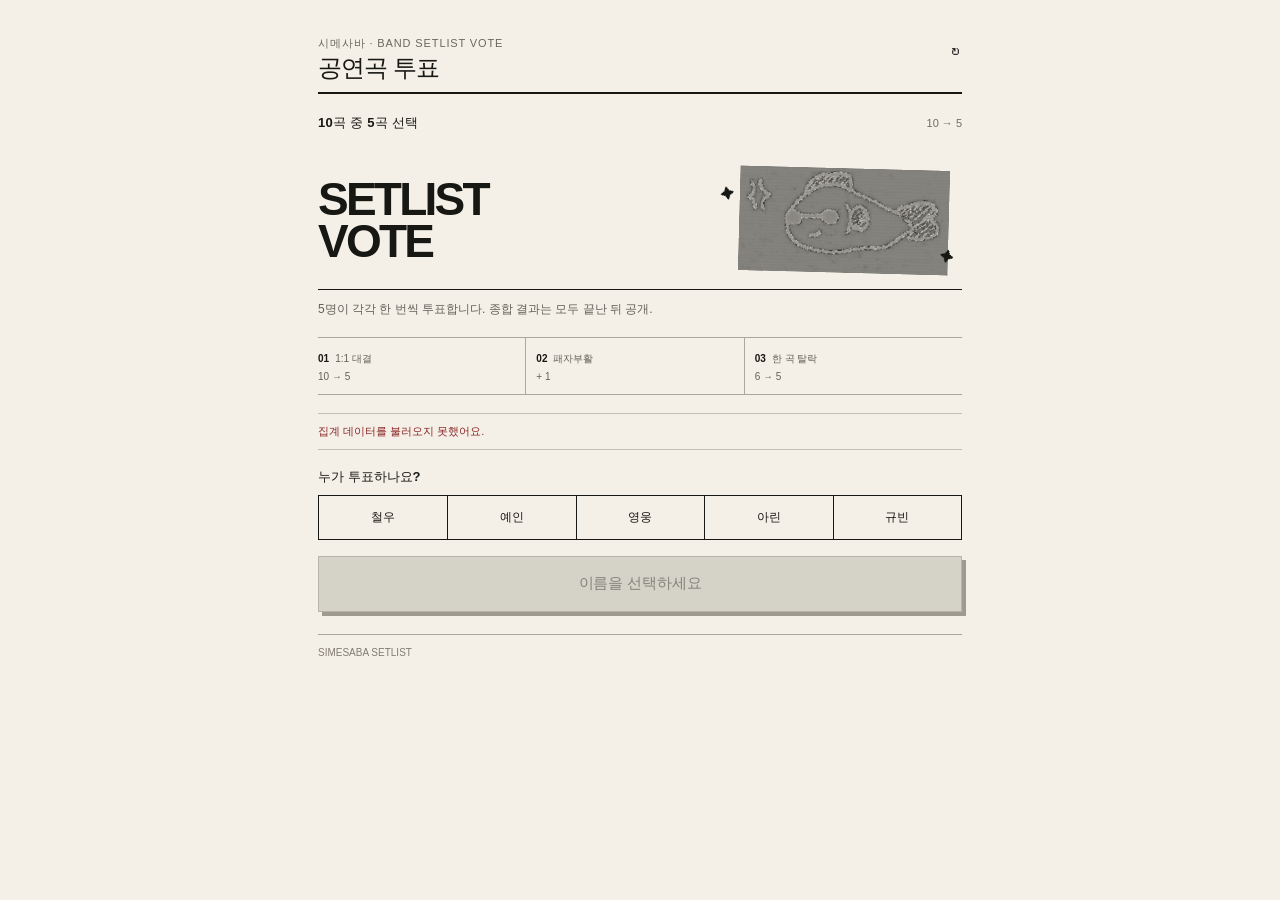
==== commit 0fb13a14: "Remove cheesy intro copy and bump to v19" ====
--- a/v11.html
+++ b/v11.html
@@ -1,2 +1,2 @@
 <!doctype html>
-<html lang="ko"><head><meta charset="utf-8"/><meta name="viewport" content="width=device-width, initial-scale=1, viewport-fit=cover"/><meta name="theme-color" content="#f4f0e7"/><title>시메사바 공연곡 투표</title><link rel="stylesheet" href="styles.css?v=20260904-18"/><link rel="stylesheet" href="mascot-theme.css?v=20260904-18"/></head><body><main class="app-shell"><header class="topbar"><div><p class="eyebrow">시메사바 · BAND SETLIST VOTE</p><h1>공연곡 투표</h1></div><button id="resetBtn" class="icon-btn" type="button" aria-label="처음부터 다시하기">↻</button></header><section class="hero" id="introView"><div class="hero-card"><div class="brand-kicker"><strong>우리 다섯이 고른 다섯 곡</strong><span>10 → 5</span></div><div class="hero-lockup"><div class="hero-copy"><h2>SETLIST<br>VOTE</h2><span class="scribble">좋은 공연 만들자!</span></div><div class="mascot-wrap"><img class="mascot" src="assets/simesaba-logo.svg?v=20260904-18" alt="시메사바 물고기 로고"/></div></div><p class="hero-note">5명이 각각 한 번씩 투표합니다. 종합 결과는 모두 끝난 뒤 공개.</p><div class="flow"><div><strong>01</strong><span>1:1 대결<br>10 → 5</span></div><div><strong>02</strong><span>패자부활<br>+ 1</span></div><div><strong>03</strong><span>한 곡 탈락<br>6 → 5</span></div></div><div id="collectiveBox" class="collective-box"></div><div class="name-select"><span class="name-select-label">누가 투표하나요?</span><div class="name-grid"><button class="name-btn" type="button" data-name="철우">철우</button><button class="name-btn" type="button" data-name="예인">예인</button><button class="name-btn" type="button" data-name="영웅">영웅</button><button class="name-btn" type="button" data-name="아린">아린</button><button class="name-btn" type="button" data-name="규빈">규빈</button></div></div><button id="startBtn" class="primary-btn" type="button" disabled>이름을 선택하세요</button><div class="doodle-note">♪ 고민은 짧게, 선택은 취향대로</div><div class="footer-note"><span>SIMESABA SETLIST</span><span>우리의 세트리스트, 우리가 정한다.</span></div></div></section><section id="gameView" class="game-view hidden" aria-live="polite"><div class="status-row"><div><p id="stageLabel" class="stage-label">1차 대결</p><h2 id="stageTitle">어떤 곡을 할까?</h2></div><span id="progressText" class="progress-text">1 / 5</span></div><div class="progress-track"><div id="progressBar" class="progress-bar"></div></div><div id="matchArea" class="match-area"></div><p id="hintText" class="hint">곡을 눌러 선택</p></section><section id="resultView" class="result-view hidden"><div class="result-head"><span class="pill accent">RESULT</span><span id="resultOwner" class="result-owner"></span><h2>투표 완료</h2><p id="saveStatus">결과 저장 중…</p></div><ol id="resultList" class="result-list"></ol><div id="aggregateResult" class="aggregate-result"></div><div class="result-actions"><button id="shareBtn" class="primary-btn" type="button">내 결과 복사</button><button id="restartBtn" class="secondary-btn" type="button">다른 멤버 투표</button></div></section></main><div id="toast" class="toast" role="status"></div><script src="config.js?v=20260904-18"></script><script src="app.js?v=20260904-18"></script><script src="results.js?v=20260904-18"></script><script src="revote.js?v=20260904-18"></script><script src="undo.js?v=20260904-18"></script></body></html>+<html lang="ko"><head><meta charset="utf-8"/><meta name="viewport" content="width=device-width, initial-scale=1, viewport-fit=cover"/><meta name="theme-color" content="#f4f0e7"/><title>시메사바 공연곡 투표</title><link rel="stylesheet" href="styles.css?v=20260904-19"/><link rel="stylesheet" href="mascot-theme.css?v=20260904-19"/></head><body><main class="app-shell"><header class="topbar"><div><p class="eyebrow">시메사바 · BAND SETLIST VOTE</p><h1>공연곡 투표</h1></div><button id="resetBtn" class="icon-btn" type="button" aria-label="처음부터 다시하기">↻</button></header><section class="hero" id="introView"><div class="hero-card"><div class="brand-kicker"><strong>10곡 중 5곡 선택</strong><span>10 → 5</span></div><div class="hero-lockup"><div class="hero-copy"><h2>SETLIST<br>VOTE</h2></div><div class="mascot-wrap"><img class="mascot" src="assets/simesaba-logo.svg?v=20260904-19" alt="시메사바 물고기 로고"/></div></div><p class="hero-note">5명이 각각 한 번씩 투표합니다. 종합 결과는 모두 끝난 뒤 공개.</p><div class="flow"><div><strong>01</strong><span>1:1 대결<br>10 → 5</span></div><div><strong>02</strong><span>패자부활<br>+ 1</span></div><div><strong>03</strong><span>한 곡 탈락<br>6 → 5</span></div></div><div id="collectiveBox" class="collective-box"></div><div class="name-select"><span class="name-select-label">누가 투표하나요?</span><div class="name-grid"><button class="name-btn" type="button" data-name="철우">철우</button><button class="name-btn" type="button" data-name="예인">예인</button><button class="name-btn" type="button" data-name="영웅">영웅</button><button class="name-btn" type="button" data-name="아린">아린</button><button class="name-btn" type="button" data-name="규빈">규빈</button></div></div><button id="startBtn" class="primary-btn" type="button" disabled>이름을 선택하세요</button><div class="footer-note"><span>SIMESABA SETLIST</span></div></div></section><section id="gameView" class="game-view hidden" aria-live="polite"><div class="status-row"><div><p id="stageLabel" class="stage-label">1차 대결</p><h2 id="stageTitle">어떤 곡을 할까?</h2></div><span id="progressText" class="progress-text">1 / 5</span></div><div class="progress-track"><div id="progressBar" class="progress-bar"></div></div><div id="matchArea" class="match-area"></div><p id="hintText" class="hint">곡을 눌러 선택</p></section><section id="resultView" class="result-view hidden"><div class="result-head"><span class="pill accent">RESULT</span><span id="resultOwner" class="result-owner"></span><h2>투표 완료</h2><p id="saveStatus">결과 저장 중…</p></div><ol id="resultList" class="result-list"></ol><div id="aggregateResult" class="aggregate-result"></div><div class="result-actions"><button id="shareBtn" class="primary-btn" type="button">내 결과 복사</button><button id="restartBtn" class="secondary-btn" type="button">다른 멤버 투표</button></div></section></main><div id="toast" class="toast" role="status"></div><script src="config.js?v=20260904-19"></script><script src="app.js?v=20260904-19"></script><script src="results.js?v=20260904-19"></script><script src="revote.js?v=20260904-19"></script><script src="undo.js?v=20260904-19"></script></body></html>
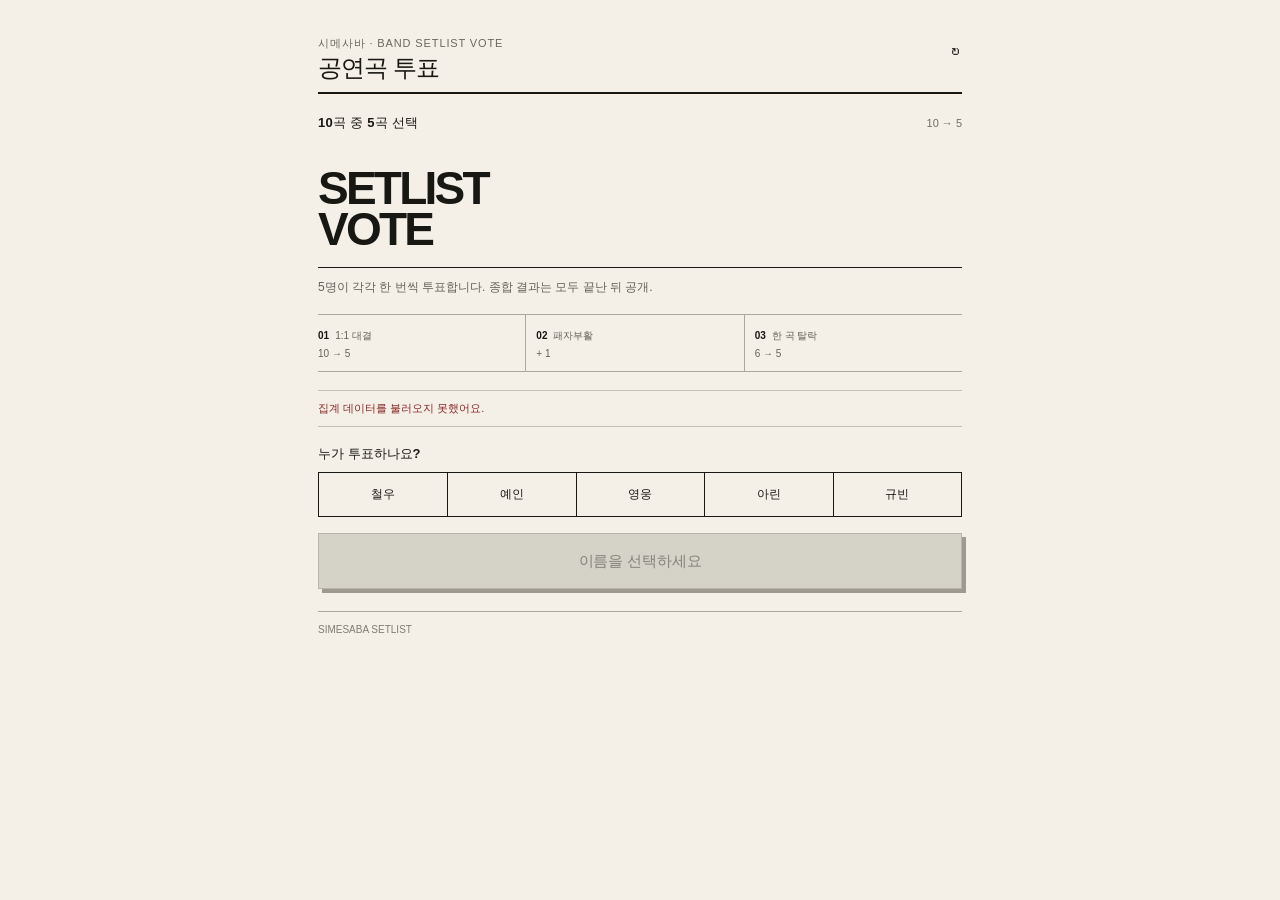
==== commit c850f83d: "Remove mascot image from intro and bump to v20" ====
--- a/v11.html
+++ b/v11.html
@@ -1,2 +1,2 @@
 <!doctype html>
-<html lang="ko"><head><meta charset="utf-8"/><meta name="viewport" content="width=device-width, initial-scale=1, viewport-fit=cover"/><meta name="theme-color" content="#f4f0e7"/><title>시메사바 공연곡 투표</title><link rel="stylesheet" href="styles.css?v=20260904-19"/><link rel="stylesheet" href="mascot-theme.css?v=20260904-19"/></head><body><main class="app-shell"><header class="topbar"><div><p class="eyebrow">시메사바 · BAND SETLIST VOTE</p><h1>공연곡 투표</h1></div><button id="resetBtn" class="icon-btn" type="button" aria-label="처음부터 다시하기">↻</button></header><section class="hero" id="introView"><div class="hero-card"><div class="brand-kicker"><strong>10곡 중 5곡 선택</strong><span>10 → 5</span></div><div class="hero-lockup"><div class="hero-copy"><h2>SETLIST<br>VOTE</h2></div><div class="mascot-wrap"><img class="mascot" src="assets/simesaba-logo.svg?v=20260904-19" alt="시메사바 물고기 로고"/></div></div><p class="hero-note">5명이 각각 한 번씩 투표합니다. 종합 결과는 모두 끝난 뒤 공개.</p><div class="flow"><div><strong>01</strong><span>1:1 대결<br>10 → 5</span></div><div><strong>02</strong><span>패자부활<br>+ 1</span></div><div><strong>03</strong><span>한 곡 탈락<br>6 → 5</span></div></div><div id="collectiveBox" class="collective-box"></div><div class="name-select"><span class="name-select-label">누가 투표하나요?</span><div class="name-grid"><button class="name-btn" type="button" data-name="철우">철우</button><button class="name-btn" type="button" data-name="예인">예인</button><button class="name-btn" type="button" data-name="영웅">영웅</button><button class="name-btn" type="button" data-name="아린">아린</button><button class="name-btn" type="button" data-name="규빈">규빈</button></div></div><button id="startBtn" class="primary-btn" type="button" disabled>이름을 선택하세요</button><div class="footer-note"><span>SIMESABA SETLIST</span></div></div></section><section id="gameView" class="game-view hidden" aria-live="polite"><div class="status-row"><div><p id="stageLabel" class="stage-label">1차 대결</p><h2 id="stageTitle">어떤 곡을 할까?</h2></div><span id="progressText" class="progress-text">1 / 5</span></div><div class="progress-track"><div id="progressBar" class="progress-bar"></div></div><div id="matchArea" class="match-area"></div><p id="hintText" class="hint">곡을 눌러 선택</p></section><section id="resultView" class="result-view hidden"><div class="result-head"><span class="pill accent">RESULT</span><span id="resultOwner" class="result-owner"></span><h2>투표 완료</h2><p id="saveStatus">결과 저장 중…</p></div><ol id="resultList" class="result-list"></ol><div id="aggregateResult" class="aggregate-result"></div><div class="result-actions"><button id="shareBtn" class="primary-btn" type="button">내 결과 복사</button><button id="restartBtn" class="secondary-btn" type="button">다른 멤버 투표</button></div></section></main><div id="toast" class="toast" role="status"></div><script src="config.js?v=20260904-19"></script><script src="app.js?v=20260904-19"></script><script src="results.js?v=20260904-19"></script><script src="revote.js?v=20260904-19"></script><script src="undo.js?v=20260904-19"></script></body></html>+<html lang="ko"><head><meta charset="utf-8"/><meta name="viewport" content="width=device-width, initial-scale=1, viewport-fit=cover"/><meta name="theme-color" content="#f4f0e7"/><title>시메사바 공연곡 투표</title><link rel="stylesheet" href="styles.css?v=20260904-20"/><link rel="stylesheet" href="mascot-theme.css?v=20260904-20"/></head><body><main class="app-shell"><header class="topbar"><div><p class="eyebrow">시메사바 · BAND SETLIST VOTE</p><h1>공연곡 투표</h1></div><button id="resetBtn" class="icon-btn" type="button" aria-label="처음부터 다시하기">↻</button></header><section class="hero" id="introView"><div class="hero-card"><div class="brand-kicker"><strong>10곡 중 5곡 선택</strong><span>10 → 5</span></div><div class="hero-lockup"><div class="hero-copy"><h2>SETLIST<br>VOTE</h2></div></div><p class="hero-note">5명이 각각 한 번씩 투표합니다. 종합 결과는 모두 끝난 뒤 공개.</p><div class="flow"><div><strong>01</strong><span>1:1 대결<br>10 → 5</span></div><div><strong>02</strong><span>패자부활<br>+ 1</span></div><div><strong>03</strong><span>한 곡 탈락<br>6 → 5</span></div></div><div id="collectiveBox" class="collective-box"></div><div class="name-select"><span class="name-select-label">누가 투표하나요?</span><div class="name-grid"><button class="name-btn" type="button" data-name="철우">철우</button><button class="name-btn" type="button" data-name="예인">예인</button><button class="name-btn" type="button" data-name="영웅">영웅</button><button class="name-btn" type="button" data-name="아린">아린</button><button class="name-btn" type="button" data-name="규빈">규빈</button></div></div><button id="startBtn" class="primary-btn" type="button" disabled>이름을 선택하세요</button><div class="footer-note"><span>SIMESABA SETLIST</span></div></div></section><section id="gameView" class="game-view hidden" aria-live="polite"><div class="status-row"><div><p id="stageLabel" class="stage-label">1차 대결</p><h2 id="stageTitle">어떤 곡을 할까?</h2></div><span id="progressText" class="progress-text">1 / 5</span></div><div class="progress-track"><div id="progressBar" class="progress-bar"></div></div><div id="matchArea" class="match-area"></div><p id="hintText" class="hint">곡을 눌러 선택</p></section><section id="resultView" class="result-view hidden"><div class="result-head"><span class="pill accent">RESULT</span><span id="resultOwner" class="result-owner"></span><h2>투표 완료</h2><p id="saveStatus">결과 저장 중…</p></div><ol id="resultList" class="result-list"></ol><div id="aggregateResult" class="aggregate-result"></div><div class="result-actions"><button id="shareBtn" class="primary-btn" type="button">내 결과 복사</button><button id="restartBtn" class="secondary-btn" type="button">다른 멤버 투표</button></div></section></main><div id="toast" class="toast" role="status"></div><script src="config.js?v=20260904-20"></script><script src="app.js?v=20260904-20"></script><script src="results.js?v=20260904-20"></script><script src="revote.js?v=20260904-20"></script><script src="undo.js?v=20260904-20"></script></body></html>
